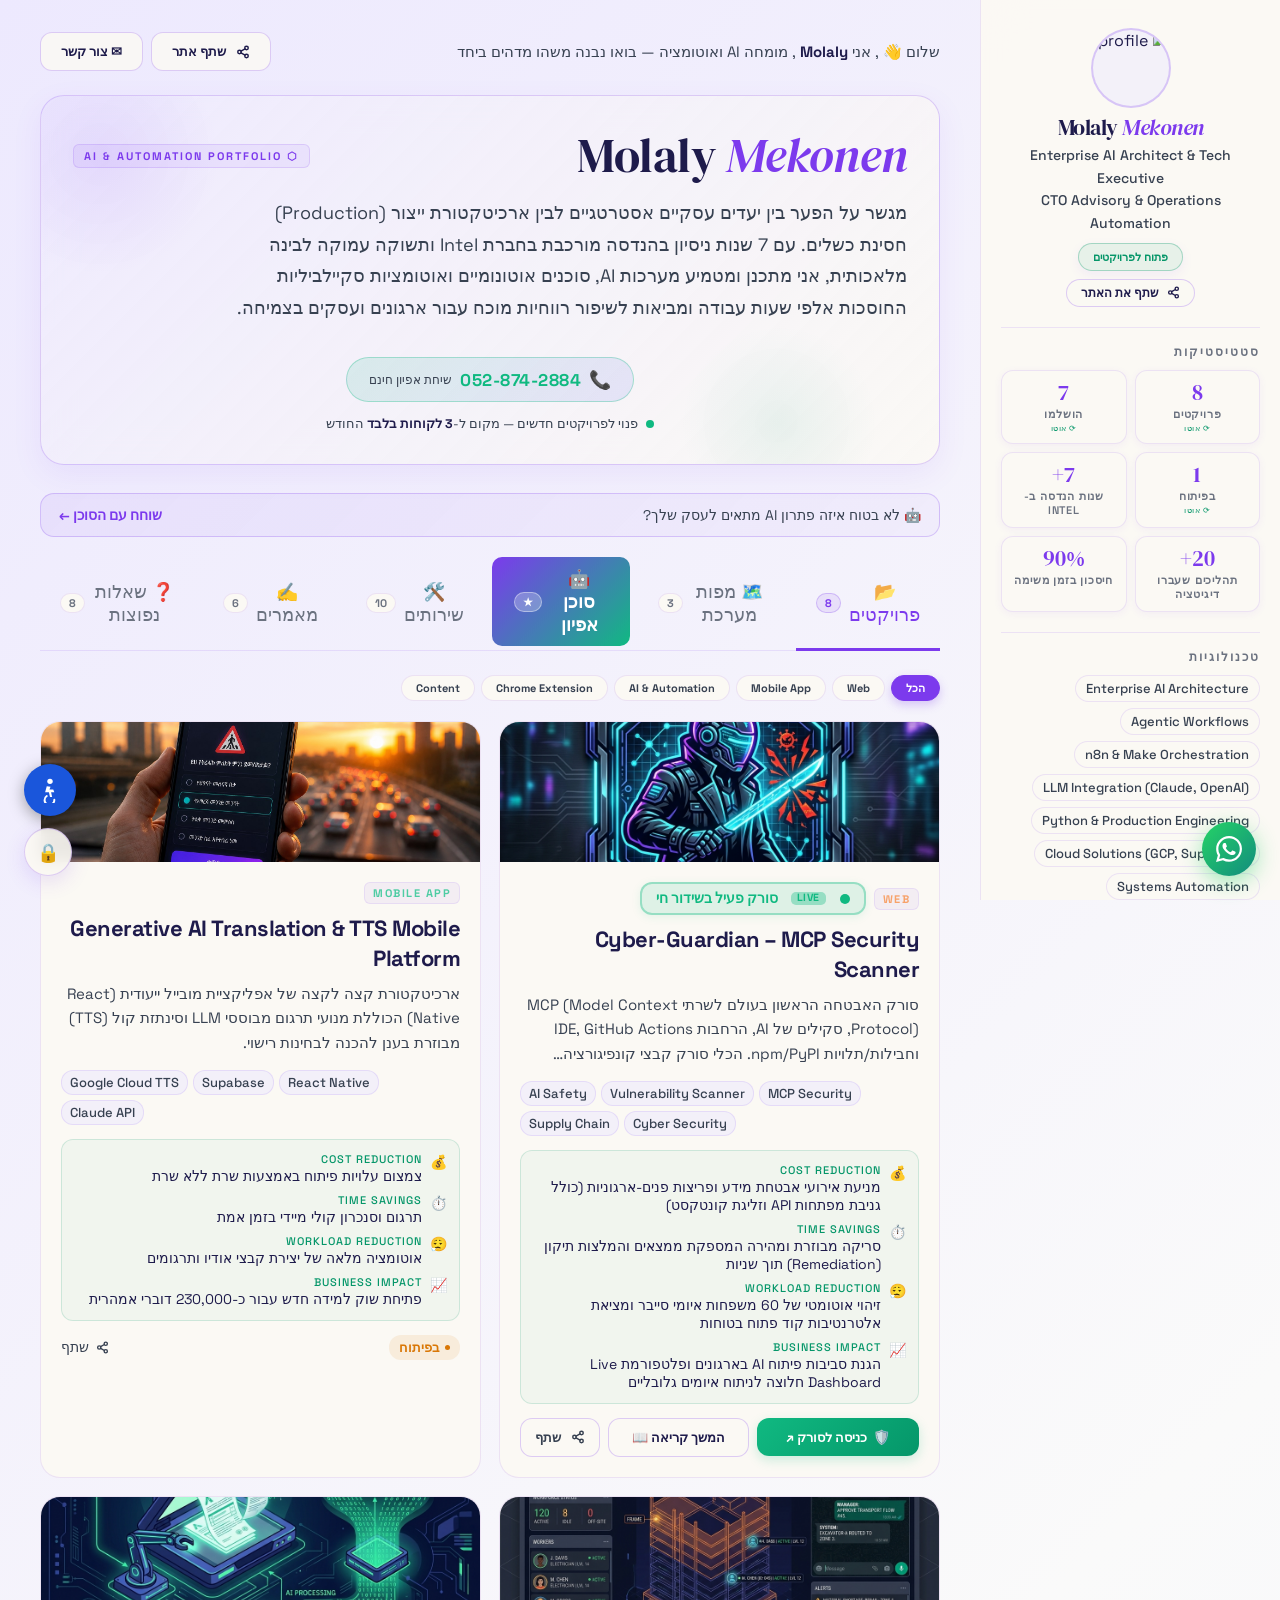
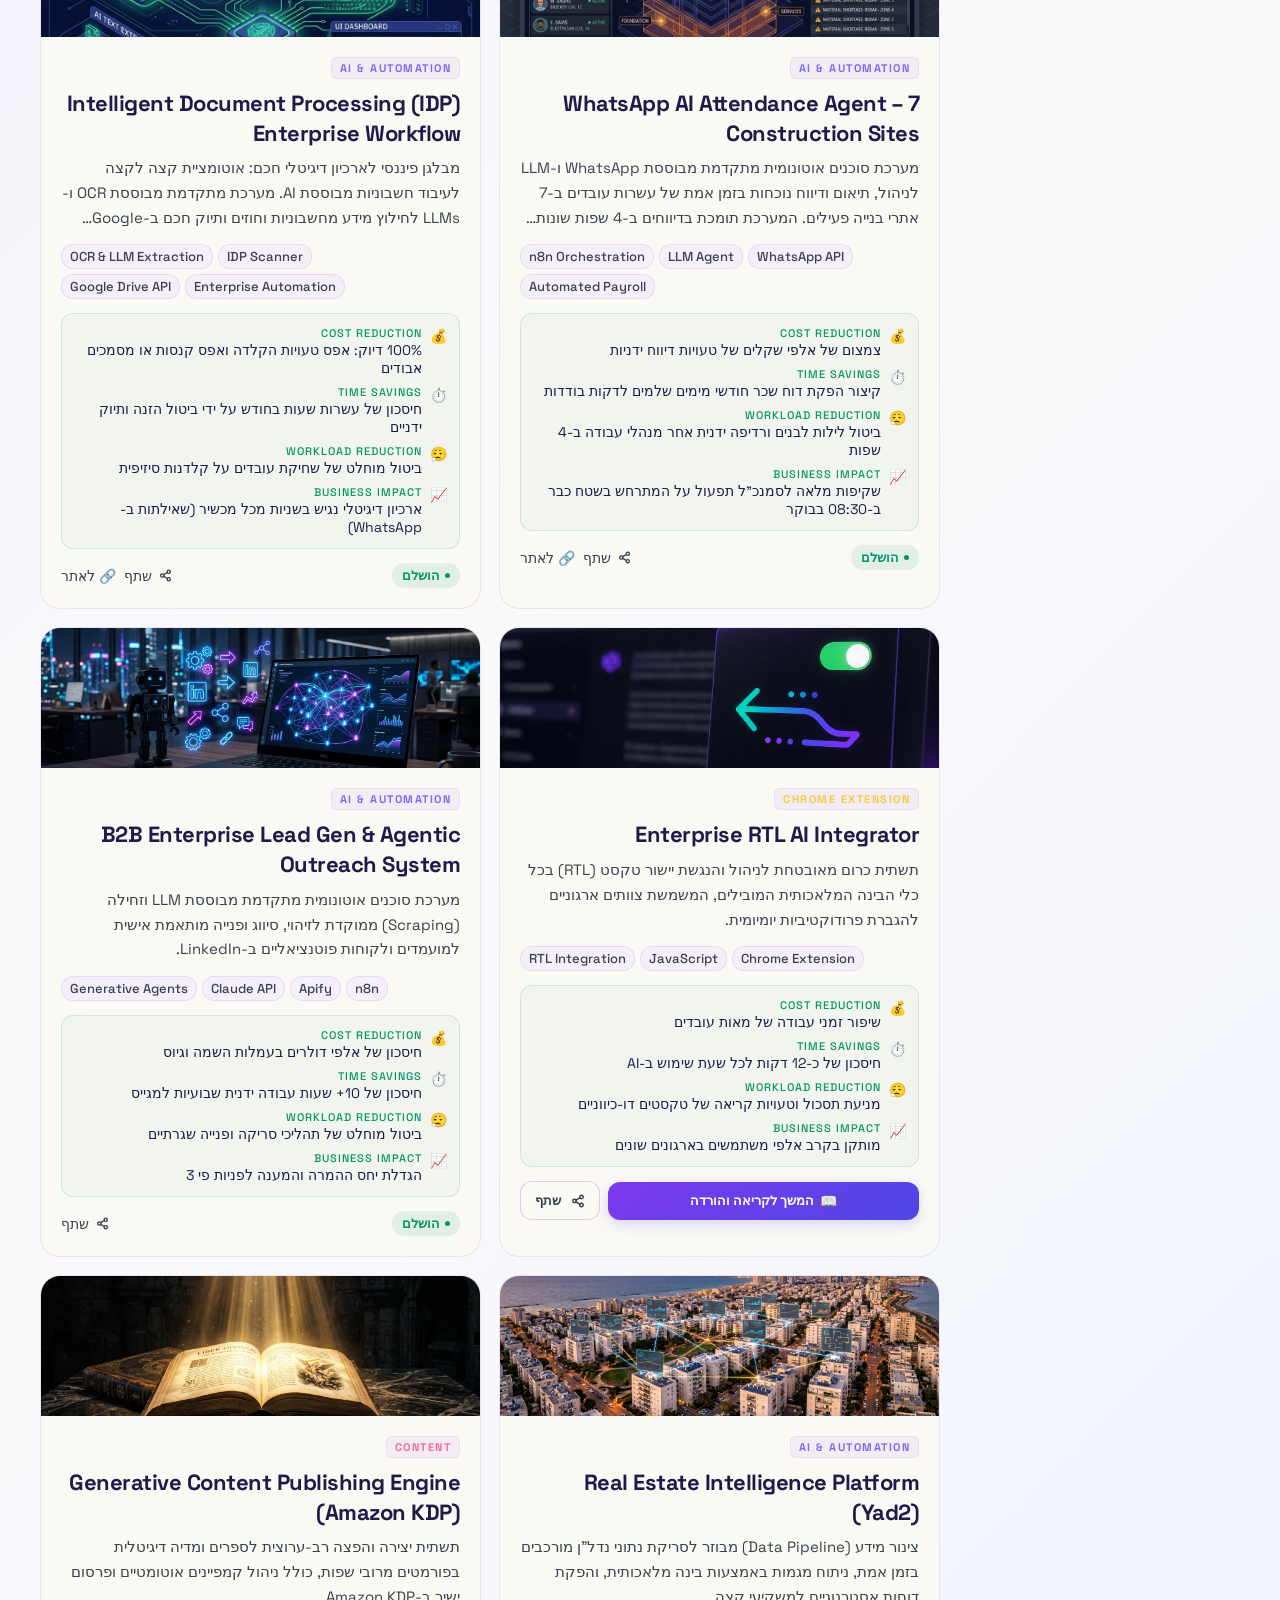
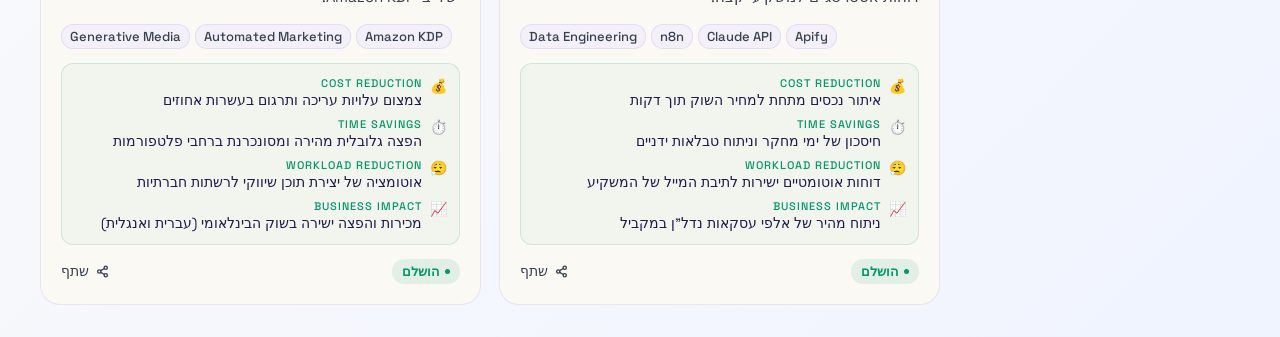
==== index.html @ 131648dc "fix: larger blueprint desc text, name click scrolls to top, cache bust Co-Authored-By: Claude Sonnet" ====
<!DOCTYPE html>
<html lang="he" dir="rtl">
<head>
<meta charset="UTF-8">
<meta name="viewport" content="width=device-width, initial-scale=1.0">
<meta http-equiv="Cache-Control" content="no-cache, no-store, must-revalidate">
<meta http-equiv="Pragma" content="no-cache">
<meta http-equiv="Expires" content="0">
<title>Molaly Mekonen – מומחה AI ואוטומציה לעסקים | פורטפוליו</title>

<!-- SEO -->
<meta name="description" content="Molaly Mekonen – מומחה AI ואוטומציה עסקית עם 7 שנות ניסיון. בניית סוכני AI, אוטומציות מקצה לקצה, ואינטגרציות חכמות לעסקים. שיחת אפיון חינם.">
<meta name="keywords" content="AI, אוטומציה עסקית, סוכן AI, בינה מלאכותית, אוטומציה, Molaly Mekonen, פורטפוליו, ישראל">
<meta name="author" content="Molaly Mekonen">
<meta name="robots" content="index, follow">
<link rel="canonical" href="https://urael-fanuel.github.io/molaly-portfolio/">

<!-- Open Graph (שיתוף ברשתות חברתיות) -->
<meta property="og:type" content="website">
<meta property="og:url" content="https://urael-fanuel.github.io/molaly-portfolio/">
<meta property="og:title" content="Molaly Mekonen – מומחה AI ואוטומציה לעסקים">
<meta property="og:description" content="בניית סוכני AI ואוטומציות מקצה לקצה לעסקים. 7 שנות ניסיון, פריסות פרודקשן אמיתיות. שיחת אפיון חינם.">
<meta property="og:image" content="https://urael-fanuel.github.io/molaly-portfolio/img/proj1.jpg">
<meta property="og:locale" content="he_IL">

<!-- Twitter Card -->
<meta name="twitter:card" content="summary_large_image">
<meta name="twitter:title" content="Molaly Mekonen – מומחה AI ואוטומציה לעסקים">
<meta name="twitter:description" content="בניית סוכני AI ואוטומציות מקצה לקצה לעסקים. שיחת אפיון חינם.">
<meta name="twitter:image" content="https://urael-fanuel.github.io/molaly-portfolio/img/proj1.jpg">

<!-- Google Analytics -->
<script async src="https://www.googletagmanager.com/gtag/js?id=G-SHNMDZLYWL"></script>
<script>
  window.dataLayer = window.dataLayer || [];
  function gtag(){dataLayer.push(arguments);}
  gtag('js', new Date());
  gtag('config', 'G-SHNMDZLYWL');
</script>

<link href="https://fonts.googleapis.com/css2?family=Space+Grotesk:wght@300;400;500;600;700;800&family=DM+Serif+Display:ital@0;1&display=swap" rel="stylesheet">
<link rel="stylesheet" href="style.css?v=20260701b">
</head>
<body>

<!-- MOBILE HEADER -->
<div class="mobile-hdr">
  <div class="mobile-title" onclick="switchTab('projects')" style="cursor:pointer;" title="חזרה לדף הבית">Molaly <span>Mekonen</span></div>
  <button class="hamburger-btn" onclick="toggleMobileSidebar()" aria-label="תפריט">☰</button>
</div>

<!-- SIDEBAR BACKDROP -->
<div class="sidebar-backdrop" id="sidebar-backdrop" onclick="toggleMobileSidebar()"></div>

<!-- ══ SIDEBAR ══ -->
<div class="sidebar" id="sidebar">
  <button class="sidebar-close-btn" onclick="toggleMobileSidebar()" aria-label="סגור">✕</button>
  <div style="text-align:center">
    <div class="profile-img-wrap" onclick="if(isEdit())triggerProfileImg();else switchTab('projects')" style="cursor:pointer;" title="חזרה לדף הבית">
      <img class="profile-img" id="profile-img" src="https://ui-avatars.com/api/?name=Molaly+Mekonen&background=7c6af7&color=fff&size=160" alt="profile">
      <div class="profile-img-overlay edit-only">📷</div>
    </div>
    <input type="file" accept="image/*" id="profile-img-input" onchange="handleProfileImg(this)" style="display:none">
    <div class="profile-name" id="prof-name-disp" onclick="if(!isEdit()){switchTab('projects');window.scrollTo({top:0,behavior:'smooth'});}" style="cursor:pointer;" title="חזרה לדף הבית">Molaly <span>Mekonen</span></div>
    <div class="profile-role" id="prof-role-disp" contenteditable="false" onblur="saveAll()">AI Solutions Architect<br>Production Engineer @ Intel</div>
    <div style="margin-top:9px; display:flex; flex-direction:column; gap:8px; align-items:center;">
      <div class="avail-badge open" id="avail-badge" onclick="if(isEdit())toggleAvail()">פתוח לפרויקטים</div>
      <button class="cta-s" onclick="shareSite(event)" style="font-size:11.5px; padding:6px 14px; border-radius:20px; width:fit-content; border:1px solid var(--bor2); cursor:pointer; display:inline-flex; align-items:center; gap:5px;">
        <svg xmlns="http://www.w3.org/2000/svg" width="13" height="13" viewBox="0 0 24 24" fill="none" stroke="currentColor" stroke-width="2.5" stroke-linecap="round" stroke-linejoin="round" style="vertical-align:middle; margin-left:3px;"><circle cx="18" cy="5" r="3"></circle><circle cx="6" cy="12" r="3"></circle><circle cx="18" cy="19" r="3"></circle><line x1="8.59" y1="13.51" x2="15.42" y2="17.49"></line><line x1="15.41" y1="6.51" x2="8.59" y2="10.49"></line></svg>
        שתף את האתר
      </button>
    </div>
    <button class="add-tag-btn edit-only" style="margin-top:8px" onclick="openProfile()">✎ ערוך פרופיל</button>
  </div>

  <div class="sb-section">
    <div class="sb-label">סטטיסטיקות</div>
    <div class="stats-grid">
      <div class="stat-card"><div class="stat-num" id="s-total">0</div><div class="stat-lbl">פרויקטים</div><div class="stat-auto">⟳ אוטו</div></div>
      <div class="stat-card"><div class="stat-num" id="s-done">0</div><div class="stat-lbl">הושלמו</div><div class="stat-auto">⟳ אוטו</div></div>
      <div class="stat-card"><div class="stat-num" id="s-wip">0</div><div class="stat-lbl">בפיתוח</div><div class="stat-auto">⟳ אוטו</div></div>
      <div class="stat-card manual" onclick="if(isEdit())editStat(0)"><div class="stat-num" id="ms-0">7</div><div class="stat-lbl" id="ml-0">שנות ניסיון</div></div>
      <div class="stat-card manual" onclick="if(isEdit())editStat(1)"><div class="stat-num" id="ms-1">12+</div><div class="stat-lbl" id="ml-1">לקוחות</div></div>
      <div class="stat-card manual" onclick="if(isEdit())editStat(2)"><div class="stat-num" id="ms-2">4</div><div class="stat-lbl" id="ml-2">שפות</div></div>
    </div>
  </div>

  <div class="sb-section">
    <div class="sb-label">טכנולוגיות<button class="sb-btn edit-only" onclick="openAdd('skill')">+ הוסף</button></div>
    <div class="skills-list" id="skills-list"></div>
  </div>

  <div class="sb-section">
    <div class="sb-label">שפות<button class="sb-btn edit-only" onclick="openAdd('lang')">+ הוסף</button></div>
    <div class="skills-list" id="langs-list"></div>
  </div>

  <div class="sb-section">
    <div class="sb-label">קשר<button class="sb-btn edit-only" onclick="openContact()">✎ ערוך</button></div>
    <div class="contact-list" id="contact-list"></div>
  </div>
</div>

<!-- ══ MAIN ══ -->
<div class="main">
  <div class="topbar">
    <div class="greeting">שלום 👋 , אני <strong id="greeting-name" contenteditable="false" onblur="saveAll()">Molaly</strong> , מומחה AI ואוטומציה — בואו נבנה משהו מדהים ביחד</div>
    <div style="display:flex; gap:8px;">
      <button class="cta-s" onclick="shareSite(event)" id="btn-share-site" style="display:inline-flex; align-items:center; gap:6px; cursor:pointer;">
        <svg xmlns="http://www.w3.org/2000/svg" width="14" height="14" viewBox="0 0 24 24" fill="none" stroke="currentColor" stroke-width="2.5" stroke-linecap="round" stroke-linejoin="round" style="vertical-align:middle; margin-left:4px;"><circle cx="18" cy="5" r="3"></circle><circle cx="6" cy="12" r="3"></circle><circle cx="18" cy="19" r="3"></circle><line x1="8.59" y1="13.51" x2="15.42" y2="17.49"></line><line x1="15.41" y1="6.51" x2="8.59" y2="10.49"></line></svg>
        שתף אתר
      </button>
      <button class="cta-s" onclick="if(isEdit()){openContact()}else{openVisitorContact()}" id="btn-contact">✉ צור קשר</button>
    </div>
  </div>

  <div class="hero-banner">
    <div class="hb-top">
      <div class="hb-title" id="hb-title" contenteditable="false" onblur="saveAll()" onclick="if(!isEdit()){switchTab('projects');window.scrollTo({top:0,behavior:'smooth'});}" style="cursor:pointer;" title="חזרה לדף הבית">Molaly <span>Mekonen</span></div>
      <div class="hb-badge">⬡ AI &amp; Automation Portfolio</div>
    </div>
    <div class="hb-sub" id="hb-sub" contenteditable="false" onblur="saveAll()" dir="auto">מומחה אוטומציה עם פריסות פרודקשן אמיתיות לעסקים. בנה ופרס פתרונות אוטומציה מקצה לקצה. שבע שנים באינטל בנו תשתית חזקה של חשיבה תהליכית ועבודה בתוך ארגונים גדולים.</div>
    <div class="hb-ctas"></div>
    <div style="text-align:center; margin-top:14px;">
      <a href="tel:0528742884" style="display:inline-flex; align-items:center; gap:8px; text-decoration:none; background:linear-gradient(135deg,rgba(16,185,129,0.12) 0%,rgba(99,102,241,0.12) 100%); border:1px solid rgba(16,185,129,0.3); border-radius:50px; padding:10px 22px;">
        <span style="font-size:18px;">📞</span>
        <span style="direction:ltr; font-size:17px; font-weight:800; color:#10b981; letter-spacing:0.5px;">052-874-2884</span>
        <span style="font-size:11.5px; color:var(--tx2); font-weight:500;">שיחת אפיון חינם</span>
      </a>
    </div>
    <div class="urgency-strip">
      <span class="urgency-dot"></span>
      <span>פנוי לפרויקטים חדשים — מקום ל-<strong>3 לקוחות בלבד</strong> החודש</span>
    </div>
  </div>

  <!-- AGENT INVITE -->
  <div class="agent-invite" onclick="switchTab('architect')">
    <span class="agent-invite-txt">🤖 לא בטוח איזה פתרון AI מתאים לעסק שלך?</span>
    <span class="agent-invite-cta">שוחח עם הסוכן ←</span>
  </div>

  <!-- NAV TABS -->
  <div class="nav-tabs">
    <button class="nav-tab on" data-tab="projects" onclick="switchTab('projects')">📂 פרויקטים <span class="tab-count" id="tc-projects">0</span></button>
    <button class="nav-tab" data-tab="blueprints" onclick="switchTab('blueprints')">🗺️ מפות מערכת <span class="tab-count" id="tc-blueprints">3</span></button>
    <button class="nav-tab nav-tab-agent" data-tab="architect" onclick="switchTab('architect')">🤖 סוכן אפיון <span class="tab-count" id="tc-architect">★</span></button>
    <button class="nav-tab" data-tab="services" onclick="switchTab('services')">🛠️ שירותים <span class="tab-count" id="tc-services">0</span></button>
    <button class="nav-tab" data-tab="articles" onclick="switchTab('articles')">✍️ מאמרים <span class="tab-count" id="tc-articles">0</span></button>
    <button class="nav-tab" data-tab="faq" onclick="switchTab('faq')">❓ שאלות נפוצות <span class="tab-count" id="tc-faq">8</span></button>
  </div>

  <!-- PROJECTS TAB -->
  <div id="tab-projects">
    <div class="sec-hdr">
      <div class="ftabs" id="ftabs"></div>
      <button class="btn-new edit-only-i" onclick="openProject()" style="display:none">+ פרויקט חדש</button>
    </div>
    <div class="bento" id="grid"></div>
  </div>

  <!-- SYSTEM BLUEPRINTS TAB -->
  <div id="tab-blueprints" style="display:none">
    <div class="sec-hdr">
      <h2 class="sec-title">ארכיטקטורה ומפות מערכת (Enterprise Blueprints)</h2>
    </div>
    
    <div style="background:var(--sur); backdrop-filter:blur(16px); -webkit-backdrop-filter:blur(16px); border:1px solid var(--bor); border-radius:24px; padding:28px; margin-bottom:28px; box-shadow:0 10px 30px rgba(0,0,0,0.3);">
      <p style="color:var(--tx2); font-size:16px; margin-bottom:20px; line-height:1.6; text-align:right; direction:rtl;">
        כארכיטקט פתרונות AI, אני מתכנן מערכות קצה-לקצה סקיילביליות, מאובטחות ועמידות לייצור (Production-Grade). להלן 5 דפוסי הארכיטקטורה הנפוצים ביותר — כל אחד עם דוגמה אמיתית ממערכות שפיתחתי. העבירו את העכבר על כל NODE כדי להבין מה הוא עושה:
      </p>

      <!-- Selector buttons -->
      <div style="display:flex; gap:10px; margin-bottom:30px; flex-wrap:wrap; justify-content:center;">
        <button class="ftab on" id="bp-btn-orchestrator" onclick="selectBlueprint('orchestrator')" style="font-size:13px; padding:8px 18px;">🤖 Orchestrator — שליחת פניות B2B</button>
        <button class="ftab" id="bp-btn-pipeline" onclick="selectBlueprint('pipeline')" style="font-size:13px; padding:8px 18px;">📄 Pipeline — עיבוד חשבוניות (IDP)</button>
        <button class="ftab" id="bp-btn-hierarchical" onclick="selectBlueprint('hierarchical')" style="font-size:13px; padding:8px 18px;">🏢 Hierarchical — תפעול ארגוני</button>
        <button class="ftab" id="bp-btn-router" onclick="selectBlueprint('router')" style="font-size:13px; padding:8px 18px;">🔀 Router — שירות לקוחות חכם</button>
        <button class="ftab" id="bp-btn-network" onclick="selectBlueprint('network')" style="font-size:13px; padding:8px 18px;">🌐 Network — תרגום ספר עם QA</button>
      </div>
      
      <!-- Blueprint description -->
      <div id="blueprint-desc" style="background:rgba(99,102,241,0.07); border:1px solid rgba(99,102,241,0.2); border-radius:14px; padding:14px 20px; margin-bottom:18px; direction:rtl; text-align:right;"></div>

      <!-- Diagram display area -->
      <div id="blueprint-viewer" style="background:rgba(3,7,18,0.4); border:1px solid var(--bor); border-radius:18px; padding:20px; min-height:450px; display:flex; align-items:center; justify-content:center; position:relative; overflow:hidden;">
        <!-- Diagrams will be injected here -->
      </div>
    </div>
  </div>

  <!-- SERVICES TAB -->
  <div id="tab-services" style="display:none">
    <div class="sec-hdr">
      <h2 class="sec-title">השירותים שלי</h2>
      <button class="btn-new edit-only-i" onclick="openService()" style="display:none">+ שירות חדש</button>
    </div>
    <div class="services-grid" id="svc-grid"></div>
  </div>

  <!-- ARTICLES TAB -->
  <div id="tab-articles" style="display:none">
    <div class="sec-hdr">
      <h2 class="sec-title">מאמרים ותובנות</h2>
      <button class="btn-new edit-only-i" onclick="openArticle()" style="display:none">+ מאמר חדש</button>
    </div>
    
    <!-- Series Banner -->
    <div class="series-banner">
      <div class="series-badge">⬡ סדרת מאמרים מיוחדת</div>
      <h3 class="series-title">אדריכלות סוכנים: 5 הארכיטקטורות שכל מטמיע AI חייב להכיר</h3>
      <p class="series-desc">
        מדריך ארכיטקטוני מעשי המפרק את התבניות ההנדסיות הנפוצות ביותר לבניית מערכות סוכנים אוטונומיים (AI Agents) יציבות, מאובטחות וסקיילביליות ברמה ארגונית.
      </p>
    </div>

    <div class="articles-grid" id="art-grid"></div>
  </div>

  <!-- ARCHITECT AGENT TAB -->
  <div id="tab-architect" style="display:none">
    <div class="sec-hdr">
      <h2 class="sec-title">סוכן אפיון ארכיטקטורה ו-Workflow</h2>
    </div>
    
    <div class="architect-container" style="display:grid; grid-template-columns:1fr 1fr; gap:28px; margin-bottom:28px; direction:rtl;">
      <!-- Right Column: Interactive Chat Dialog -->
      <div class="arch-chat-card" style="background:var(--sur); border:1px solid var(--bor); border-radius:24px; padding:24px; display:flex; flex-direction:column; min-height:550px; justify-content:space-between; box-shadow:0 8px 32px rgba(0,0,0,0.25);">
        <div>
          <div style="display:flex; align-items:center; gap:10px; margin-bottom:18px; border-bottom:1px solid var(--bor); padding-bottom:12px;">
            <div style="font-size:28px;">🤖</div>
            <div>
              <h3 style="margin:0; font-size:16px; font-weight:800; color:var(--tx);">סוכן אפיון ארכיטקטורת AI</h3>
              <div style="display:flex;align-items:center;gap:10px;">
                <span style="font-size:11px; color:#10b981; font-weight:700; display:flex; align-items:center; gap:4px;"><span class="live-dot"></span>מקוון ומוכן לאבחון</span>
                <button onclick="restoreSavedPRD()" id="btn-restore-prd" style="display:none;font-size:11px;font-weight:700;padding:4px 10px;border-radius:8px;border:1px solid var(--bor2);background:transparent;color:var(--tx2);cursor:pointer;" title="הצג את האפיון האחרון שנשמר">🔄 PRD שמור</button>
              </div>
            </div>
          </div>
          
          <div id="arch-chat-history" style="display:flex; flex-direction:column; gap:16px; max-height:380px; overflow-y:auto; padding-left:8px; margin-bottom:16px; direction:rtl;">
            <!-- Dynamic chat messages go here -->
            <div class="chat-msg agent-msg" style="background:rgba(255,255,255,0.03); border:1px solid var(--bor); border-radius:16px; padding:14px 16px; line-height:1.6; max-width:85%; font-size:14.5px;">
              שלום! אני סוכן האפיון הארכיטקטוני שלך. 
              כדי שנוכל להתאים את הארכיטקטורה המושלמת של סוכני AI או אוטומציות לפרויקט שלך, 
              <strong>ספר לי בקצרה: מה ברצונך לבנות? מה הרעיון הכללי של המערכת?</strong>
            </div>
          </div>
        </div>

        <!-- Input area -->
        <div id="arch-chat-input-wrap" style="display:flex; gap:10px; border-top:1px solid var(--bor); padding-top:16px; position:relative;">
          <textarea id="arch-user-input" placeholder="לדוגמה: אני רוצה מערכת ששולפת לידים מלינקדאין, מנסחת פניות ושולחת אותן במייל..." style="flex:1; background:rgba(0,0,0,0.2); border:1px solid var(--bor); border-radius:14px; padding:12px; color:var(--tx); outline:none; font-family:inherit; font-size:13.5px; resize:none; height:60px; direction:rtl; text-align:right;" onkeydown="handleArchKey(event)"></textarea>
          <button onclick="sendArchMessage()" style="background:var(--ac); border:none; color:white; width:60px; border-radius:14px; cursor:pointer; font-weight:bold; font-size:16px; transition:all 0.2s;" onmouseover="this.style.opacity='0.9'" onmouseout="this.style.opacity='1'">שלח</button>
        </div>
      </div>
      
      <!-- Left Column: Generated Diagram & Report -->
      <div class="arch-result-card" id="arch-result-card" style="background:var(--sur); border:1px solid var(--bor); border-radius:24px; padding:24px; display:flex; flex-direction:column; justify-content:center; align-items:center; min-height:550px; box-shadow:0 8px 32px rgba(0,0,0,0.25); position:relative; overflow:hidden;">
        <div id="arch-result-placeholder" style="text-align:center; color:var(--tx3); max-width:280px;">
          <div style="font-size:48px; margin-bottom:14px; opacity:0.6;">🗺️</div>
          <h3 style="color:var(--tx2); font-size:17px; margin-bottom:8px;">תרשים וזרימת ה-Workflow</h3>
          <p style="font-size:13px; line-height:1.5;">הזן את פרטי המשימה שלך בצד ימין, והסוכן ינתח ויבנה כאן מודל ארכיטקטורה מותאם אישית בשידור חי.</p>
        </div>
        
        <!-- Result content (Hidden initially) -->
        <div id="arch-result-content" style="display:none; width:100%; height:100%; flex-direction:column; justify-content:space-between; gap:20px;">
          <div>
            <div style="display:flex; justify-content:space-between; align-items:center; border-bottom:1px solid var(--bor); padding-bottom:12px; margin-bottom:14px;">
              <h3 id="arch-recommended-title" style="margin:0; font-size:18px; font-weight:800; color:var(--ac);">ארכיטקטורה מומלצת</h3>
              <div style="display:flex; gap:6px;">
                <button onclick="downloadArchPDF()" class="cta-s" style="padding:5px 12px; font-size:12px; border-radius:8px; display:inline-flex; align-items:center; gap:4px; font-weight:700;"><span style="font-size:13px;">📄</span> הורד PDF</button>
                <button onclick="shareArchLink()" class="cta-s" style="padding:5px 12px; font-size:12px; border-radius:8px; display:inline-flex; align-items:center; gap:4px; font-weight:700;"><span style="font-size:13px;">🔗</span> שתף אפיון</button>
              </div>
            </div>
            
            <p id="arch-recommended-desc" style="font-size:14px; line-height:1.6; color:var(--tx2); margin-bottom:16px; text-align:right;"></p>
            
            <!-- Dynamic SVG Area -->
            <div id="arch-svg-container" style="width:100%; background:rgba(3,7,18,0.5); border:1px solid var(--bor); border-radius:16px; padding:16px; display:flex; align-items:center; justify-content:center; overflow:hidden; min-height:260px; margin-bottom:16px;">
              <!-- Dynamic SVG will be injected here -->
            </div>
            
            <!-- Recommendations summary list -->
            <div id="arch-recommendations-list" style="font-size:13px; color:var(--tx2); line-height:1.6; border-top:1px solid var(--bor); padding-top:14px;">
              <!-- Dynamic items injected here -->
            </div>
          </div>
          
          <!-- Lead Capture / Sales Call CTA -->
          <div class="lead-capture-banner" style="background:linear-gradient(135deg, rgba(16,185,129,0.08) 0%, rgba(99,102,241,0.08) 100%); border:1px solid rgba(16,185,129,0.25); border-radius:18px; padding:18px; margin-top:10px;">
            <div style="display:flex; justify-content:space-between; align-items:center; flex-wrap:wrap; gap:12px; direction:rtl;">
              <div>
                <strong style="color:var(--tx); font-size:14.5px; display:block; margin-bottom:3px;">רוצים להפוך את הארכיטקטורה הזו למערכת עובדת?</strong>
                <span style="font-size:12px; color:var(--tx2);">דברו עם איתי בטלפון <strong style="color:var(--ac); font-size:13.5px; direction:ltr; display:inline-block;">052-874-2884</strong> לשיחת אפיון מקצועית בחינם וללא התחייבות.</span>
              </div>
              <button onclick="closeCase(); openVisitorContact('אשמח לקבל תמיכה בקידום הפרויקט שלי בארכיטקטורה שהפקתי בסוכן האפיון האוטומטי');" class="cta-p" style="padding:10px 18px; border-radius:10px; font-weight:700; font-size:13px; background:linear-gradient(135deg, #10b981 0%, #059669 100%); border:none; color:white; box-shadow:0 4px 12px rgba(16,185,129,0.25); cursor:pointer;">📞 שיחת אפיון חינם</button>
            </div>
          </div>
        </div>
      </div>
    </div>
  </div>
</div>

<!-- FAQ TAB -->
<div id="tab-faq" style="display:none">
  <div class="sec-hdr">
    <h2 class="sec-title">שאלות נפוצות</h2>
  </div>

  <div style="max-width:780px; margin:0 auto; direction:rtl;">

    <!-- Intro card -->
    <div style="background:linear-gradient(135deg,rgba(16,185,129,0.08) 0%,rgba(99,102,241,0.08) 100%); border:1px solid rgba(16,185,129,0.25); border-radius:20px; padding:22px 26px; margin-bottom:28px; text-align:right;">
      <p style="color:var(--tx2); font-size:15px; line-height:1.7; margin:0;">
        יש לכם שאלות לפני שמתקשרים? מצוין — זה הדף שלכם. אם לא מצאתם תשובה, תמיד אפשר
        <button onclick="openVisitorContact()" style="background:none; border:none; color:var(--ac); font-weight:700; cursor:pointer; font-size:15px; padding:0; text-decoration:underline;">לשלוח שאלה ישירות</button>.
      </p>
    </div>

    <!-- FAQ items -->
    <div class="faq-list" id="faq-list"></div>

    <!-- CTA bottom -->
    <div style="text-align:center; margin-top:36px; padding:28px; background:var(--sur); border:1px solid var(--bor); border-radius:20px;">
      <div style="font-size:22px; margin-bottom:10px;">🤝</div>
      <div style="font-weight:800; font-size:17px; margin-bottom:6px;">עדיין לא בטוחים?</div>
      <div style="color:var(--tx2); font-size:14px; margin-bottom:18px;">שיחת אפיון ראשונה — חינמית, לא מחייבת, ב-30 דקות תדעו אם יש כאן ערך לעסק שלכם.</div>
      <button onclick="openVisitorContact('אשמח לשמוע יותר על השירותים שלך')" class="cta-p" style="padding:12px 28px; border-radius:12px; font-weight:700; font-size:15px; background:linear-gradient(135deg,#10b981 0%,#059669 100%); border:none; color:white; box-shadow:0 4px 15px rgba(16,185,129,0.3); cursor:pointer;">📞 קבע שיחת אפיון חינמית</button>
    </div>
  </div>
</div>

<!-- PROJECT MODAL -->
<div class="ov" id="ov-proj" onclick="if(event.target===this)closeProject()">
<div class="modal">
  <div class="mtitle" id="ptitle">פרויקט חדש</div>
  <div class="fg">
    <div class="fld"><label>תמונת פרויקט</label>
      <div class="img-drop" id="img-drop" ondragover="ev(event,true)" ondragleave="ev(event,false)" ondrop="evDrop(event)">
        <input type="file" accept="image/*" onchange="handleProjImg(this)">
        <img class="img-prev" id="img-prev" src="" alt="">
        <div id="img-ph-el"><div class="img-ph">🖼️</div><div class="img-txt">גרור או <strong>לחץ לבחירה</strong></div></div>
        <button class="img-clr" id="img-clr" onclick="clearImg(event)" type="button">✕ הסר</button>
      </div>
      <div class="sep-or">או</div>
      <input class="ltr" type="text" id="img-url" placeholder="https://... קישור לתמונה" oninput="urlImg()">
    </div>
    <div class="fr">
      <div class="fld"><label>שם הפרויקט</label><input id="pn" placeholder="שם הפרויקט"></div>
      <div class="fld"><label>אמוג'י</label><input id="pi" placeholder="🤖" maxlength="4"></div>
    </div>
    <div class="fld"><label>תיאור</label><textarea id="pd" placeholder="מה הפרויקט עושה? מה הערך שלו?"></textarea></div>
    <div class="fr">
      <div class="fld"><label>קטגוריה</label>
        <select id="pc"><option>AI & Automation</option><option>Mobile App</option><option>Web</option><option>Chrome Extension</option><option>Backend</option><option>Content</option><option>אחר</option></select>
      </div>
      <div class="fld"><label>סטטוס</label>
        <select id="ps"><option value="done">✓ הושלם</option><option value="wip">⟳ בפיתוח</option><option value="plan">◌ מתוכנן</option></select>
      </div>
    </div>
    <div class="fld"><label>תגיות טכנולוגיות</label>
      <div class="tw" id="ptw" onclick="document.getElementById('pti').focus()">
        <input class="ti" id="pti" placeholder="הקלד ולחץ Enter..." onkeydown="tk(event,'p')">
      </div>
      <div class="ti-h">Enter אחרי כל תגית</div>
    </div>

    <!-- ROI FIELDS -->
    <div class="roi-fields">
      <div class="roi-field-title">📊 תוצאות עסקיות (ROI)</div>
      <div class="roi-row">
        <div class="roi-row-icon">💰</div>
        <div class="fld" style="gap:3px">
          <label>Cost Reduction — חסכון בכסף</label>
          <input id="roi-cost" placeholder='למשל: "חסך 3,000₪ בחודש"' dir="auto">
        </div>
      </div>
      <div class="roi-row">
        <div class="roi-row-icon">⏱️</div>
        <div class="fld" style="gap:3px">
          <label>Time Savings — חסכון בזמן</label>
          <input id="roi-time" placeholder='למשל: "חסך 15 שעות עבודה בחודש"' dir="auto">
        </div>
      </div>
      <div class="roi-row">
        <div class="roi-row-icon">😮‍💨</div>
        <div class="fld" style="gap:3px">
          <label>Workload Reduction — הפחתת עומס</label>
          <input id="roi-load" placeholder='למשל: "ביטל תהליך ידני של 3 שלבים"' dir="auto">
        </div>
      </div>
      <div class="roi-row">
        <div class="roi-row-icon">📈</div>
        <div class="fld" style="gap:3px">
          <label>Business Impact — השפעה עסקית</label>
          <input id="roi-biz" placeholder='למשל: "פתח שוק של 230,000 לומדים"' dir="auto">
        </div>
      </div>
    </div>

    <div class="fr">
      <div class="fld"><label>קישור לאתר (URL)</label><input class="ltr" id="pdemo" placeholder="https://..."></div>
      <div class="fld"><label>GitHub URL</label><input class="ltr" id="pgh" placeholder="https://github.com/..."></div>
    </div>
  </div>
  <div class="mf"><button class="bsave" onclick="saveProject()">שמור פרויקט</button><button class="bcancel" onclick="closeProject()">ביטול</button></div>
</div>
</div>

<!-- SERVICE MODAL -->
<div class="ov" id="ov-svc" onclick="if(event.target===this)closeSvc()">
<div class="modal">
  <div class="mtitle" id="svc-title">שירות חדש</div>
  <div class="fg">
    <div class="fr">
      <div class="fld"><label>שם השירות</label><input id="sn" placeholder="למשל: סוכן WhatsApp"></div>
      <div class="fld"><label>אייקון</label><input id="si" placeholder="🤖" maxlength="4"></div>
    </div>
    <div class="fld"><label>קטגוריה</label>
      <select id="sc"><option>אוטומציה עסקית</option><option>AI לעסק</option><option>הייטק ותעשייה</option><option>תוכן ושיווק</option><option>אפליקציות</option></select>
    </div>
    <div class="fld"><label>תיאור השירות</label><textarea id="sd" placeholder="מה השירות עושה? מה הערך לעסק?"></textarea></div>
    <div class="fld"><label>מי צריך את זה?</label><input id="sw" placeholder="למשל: רופאים, קבלנים, חנויות..."></div>
    <div class="fr">
      <div class="fld"><label>מחיר מינימום (₪)</label><input id="sp-min" placeholder="3,500" dir="ltr"></div>
      <div class="fld"><label>מחיר מקסימום (₪)</label><input id="sp-max" placeholder="6,500" dir="ltr"></div>
    </div>
  </div>
  <div class="mf"><button class="bsave" onclick="saveSvc()">שמור שירות</button><button class="bcancel" onclick="closeSvc()">ביטול</button></div>
</div>
</div>

<!-- ARTICLE MODAL -->
<div class="ov" id="ov-art" onclick="if(event.target===this)closeArt()">
<div class="modal">
  <div class="mtitle" id="art-modal-title">מאמר חדש</div>
  <div class="fg">
    <div class="fld"><label>כותרת המאמר</label><input id="an" placeholder="למשל: ההבדל בין Base44 ל-Lovable"></div>
    <div class="fld"><label>תקציר</label><textarea id="as" placeholder="תיאור קצר של המאמר..."></textarea></div>
    <div class="fr">
      <div class="fld"><label>שפה</label>
        <select id="al"><option value="he">עברית 🇮🇱</option><option value="en">English 🇺🇸</option><option value="both">שתיהן</option></select>
      </div>
      <div class="fld"><label>תאריך</label><input class="ltr" id="ad" type="date"></div>
    </div>
    <div class="fld"><label>קישור למאמר / פוסט</label><input class="ltr" id="al-url" placeholder="https://linkedin.com/..."></div>
    <div class="fld"><label>תוכן המאמר המלא</label><textarea id="acontent" placeholder="כתוב את המאמר המלא כאן..." style="min-height: 200px;"></textarea></div>
    <div class="fld"><label>תגיות</label>
      <div class="tw" id="atw" onclick="document.getElementById('ati').focus()">
        <input class="ti" id="ati" placeholder="הקלד ולחץ Enter..." onkeydown="tk(event,'a')">
      </div>
    </div>
  </div>
  <div class="mf"><button class="bsave" onclick="saveArt()">שמור מאמר</button><button class="bcancel" onclick="closeArt()">ביטול</button></div>
</div>
</div>

<!-- PROFILE MODAL -->
<div class="ov" id="ov-prof" onclick="if(event.target===this)closeProfile()">
<div class="modal modal-sm">
  <div class="mtitle">עריכת פרופיל</div>
  <div class="fg">
    <div class="fr">
      <div class="fld"><label>שם פרטי</label><input id="prof-fn" placeholder="Molaly"></div>
      <div class="fld"><label>שם משפחה</label><input id="prof-ln" placeholder="Mekonen"></div>
    </div>
    <div class="fld"><label>כותרת מקצועית</label><textarea id="prof-sub" placeholder="AI Solutions Architect..."></textarea></div>
  </div>
  <div class="mf"><button class="bsave" onclick="saveProfile()">שמור</button><button class="bcancel" onclick="closeProfile()">ביטול</button></div>
</div>
</div>

<!-- STAT MODAL -->
<div class="ov" id="ov-stat" onclick="if(event.target===this)closeStat()">
<div class="modal modal-sm">
  <div class="mtitle">עריכת נתון</div>
  <div class="fg">
    <div class="fld"><label>ערך</label><input id="sv" placeholder="7+"></div>
    <div class="fld"><label>תיאור</label><input id="sl" placeholder="שנות ניסיון"></div>
  </div>
  <div class="mf"><button class="bsave" onclick="saveStat()">שמור</button><button class="bcancel" onclick="closeStat()">ביטול</button></div>
</div>
</div>

<!-- CONTACT MODAL -->
<div class="ov" id="ov-contact" onclick="if(event.target===this)closeContact()">
<div class="modal modal-sm">
  <div class="mtitle">קישורי יצירת קשר</div>
  <div class="fg">
    <div class="fld"><label>📧 אימייל</label><input class="ltr" id="c-email" placeholder="your@email.com"></div>
    <div class="fld"><label>💼 LinkedIn</label><input class="ltr" id="c-li" placeholder="https://linkedin.com/in/..."></div>
    <div class="fld"><label>💻 GitHub</label><input class="ltr" id="c-gh" placeholder="https://github.com/..."></div>
    <div class="fld"><label>📱 טלפון / WhatsApp</label><input class="ltr" id="c-ph" placeholder="+972..."></div>
    <div class="fld"><label>📄 קישור CV חיצוני</label><input class="ltr" id="c-cv" placeholder="https://... (אם לא מעלה PDF)"></div>
  </div>
  <div class="mf"><button class="bsave" onclick="saveContact()">שמור</button><button class="bcancel" onclick="closeContact()">ביטול</button></div>
</div>
</div>

<!-- ADD SKILL/LANG MODAL -->
<div class="ov" id="ov-add" onclick="if(event.target===this)closeAdd()">
<div class="modal modal-sm">
  <div class="mtitle" id="add-title">הוסף</div>
  <div class="fg"><div class="fld"><label id="add-label">ערך</label><input id="add-inp" onkeydown="if(event.key==='Enter')saveAdd()"></div></div>
  <div class="mf"><button class="bsave" onclick="saveAdd()">הוסף</button><button class="bcancel" onclick="closeAdd()">ביטול</button></div>
</div>
</div>

<!-- PIN MODAL -->
<div class="ov" id="ov-pin" onclick="if(event.target===this)closePin()">
<div class="pin-modal">
  <div style="font-size:26px;margin-bottom:8px">🔐</div>
  <div style="font-family:'DM Serif Display',serif;font-size:17px;margin-bottom:5px">מצב עריכה</div>
  <div style="font-size:11px;color:var(--tx2)">הכנס סיסמה לעריכת הדשבורד</div>
  <input class="pin-input" id="pin-inp" type="password" maxlength="30" placeholder="••••" onkeydown="if(event.key==='Enter')checkPin()">
  <div class="pin-err" id="pin-err"></div>
  <button class="bsave" style="width:100%" onclick="checkPin()">כניסה</button>
</div>
</div>

<!-- CASE STUDY MODAL -->
<div class="ov" id="ov-case" onclick="if(event.target===this)closeCase()">
<div class="modal modal-lg" style="max-width:760px; width:92%; max-height:85vh; padding:32px;">
  <div style="display:flex; justify-content:space-between; align-items:center; margin-bottom:20px; border-bottom:1px solid var(--bor); padding-bottom:12px;">
    <div class="mtitle" id="case-title" style="margin-bottom:0; font-size:24px; font-weight:800;">קייס סטאדי פרויקט</div>
    <button onclick="closeCase()" style="background:none; border:none; color:var(--tx3); cursor:pointer; font-size:24px; line-height:1; transition:color 0.2s;" onmouseover="this.style.color='var(--ac)'" onmouseout="this.style.color='var(--tx3)'">✕</button>
  </div>
  <div id="case-content" style="font-size:16px; line-height:1.8; color:var(--tx2); direction:rtl; text-align:right;">
    <!-- Content injected dynamically -->
  </div>
  <div class="mf" style="margin-top:24px; border-top:1px solid var(--bor); padding-top:16px; display:flex; justify-content:space-between; align-items:center; flex-wrap:wrap; gap:12px;">
    <button class="bcancel" onclick="closeCase()">סגור</button>
    <button class="bsave" onclick="closeCase(); openVisitorContact();" style="display:inline-flex; align-items:center; gap:8px;">✉️ שיחת אפיון חינם</button>
  </div>
</div>
</div>

<!-- ARTICLE VIEW MODAL -->
<div class="ov" id="ov-art-view" onclick="if(event.target===this)closeArtView()">
<div class="modal modal-lg" style="max-width:760px; width:92%; max-height:85vh; padding:32px;">
  <div style="display:flex; justify-content:space-between; align-items:center; margin-bottom:20px; border-bottom:1px solid var(--bor); padding-bottom:12px;">
    <div class="mtitle" id="art-view-title" style="margin-bottom:0; font-size:24px; font-weight:800; line-height: 1.3;">מאמר</div>
    <button onclick="closeArtView()" style="background:none; border:none; color:var(--tx3); cursor:pointer; font-size:24px; line-height:1; transition:color 0.2s;" onmouseover="this.style.color='var(--ac)'" onmouseout="this.style.color='var(--tx3)'">✕</button>
  </div>
  <div id="art-view-meta" style="display:flex; gap:12px; align-items:center; margin-bottom:20px; font-size:13.5px; color:var(--tx3);">
    <span class="art-lang he" id="art-view-lang">עברית 🇮🇱</span>
    <span id="art-view-date"></span>
  </div>
  <div id="art-view-img-wrap" style="width: 100%; max-height: 260px; overflow: hidden; border-radius: 16px; margin-bottom: 20px; display: none; border: 1px solid var(--bor);">
    <img id="art-view-img" src="" alt="" style="width: 100%; height: 100%; object-fit: cover;">
  </div>
  <div id="art-view-content" style="font-size:16px; line-height:1.8; color:var(--tx2); direction:rtl; text-align:right; max-height:50vh; overflow-y:auto; padding-left:10px;">
    <!-- Content injected dynamically -->
  </div>
  <div class="mf" style="margin-top:24px; border-top:1px solid var(--bor); padding-top:16px; display:flex; justify-content:space-between; align-items:center; flex-wrap:wrap; gap:12px;">
    <button class="bcancel" onclick="closeArtView()">סגור</button>
    <div style="display:flex; gap:8px; flex-wrap:wrap;" id="art-view-actions">
      <!-- Actions injected dynamically -->
    </div>
  </div>
</div>
</div>

<!-- VISITOR CONTACT MODAL -->
<div class="ov" id="ov-visitor-contact" onclick="if(event.target===this)closeVisitorContact()">
<div class="modal modal-sm" style="max-width: 420px;">
  <div style="display:flex; justify-content:space-between; align-items:center; margin-bottom:20px; border-bottom:1px solid var(--bor); padding-bottom:12px;">
    <div class="mtitle" style="margin-bottom:0; font-size:20px; font-weight:800;">שיחת אפיון ויצירת קשר</div>
    <button onclick="closeVisitorContact()" style="background:none; border:none; color:var(--tx3); cursor:pointer; font-size:20px; line-height:1; transition:color 0.2s;" onmouseover="this.style.color='var(--ac)'" onmouseout="this.style.color='var(--tx3)'">✕</button>
  </div>
  <div class="fg">
    <div class="fld">
      <label>שם מלא</label>
      <input id="v-name" placeholder="השם שלך">
    </div>
    <div class="fld">
      <label>אימייל</label>
      <input class="ltr" id="v-email" placeholder="email@example.com" type="email">
    </div>
    <div class="fld">
      <label>טלפון</label>
      <input class="ltr" id="v-phone" placeholder="050-0000000" type="tel">
    </div>
    <div class="fld">
      <label>פרטים על הפרויקט / הודעה</label>
      <textarea id="v-msg" placeholder="ספר לי קצת על הפרויקט או האוטומציה שאתה צריך..."></textarea>
    </div>
  </div>
  <div style="margin-top:20px; display:flex; flex-direction:column; gap:10px;">
    <button class="bsave" onclick="sendContact('email')" style="background:linear-gradient(135deg, #6366f1 0%, #4f46e5 100%); border:none; box-shadow:0 4px 12px rgba(99,102,241,0.25); display:flex; align-items:center; justify-content:center; gap:8px; width:100%; font-weight:700; padding:12px; cursor:pointer;">
      ✉️ שלח פניה במייל
    </button>
    <button class="bsave" onclick="sendContact('whatsapp')" style="background:linear-gradient(135deg, #25D366 0%, #128C7E 100%); border:none; box-shadow:0 4px 12px rgba(37,211,102,0.25); display:flex; align-items:center; justify-content:center; gap:8px; width:100%; font-weight:700; padding:12px; cursor:pointer;">
      💬 שליחה ב-WhatsApp מהיר
    </button>
    <a class="cta-s" href="tel:+972528742884" style="display:flex; align-items:center; justify-content:center; gap:8px; width:100%; font-weight:700; padding:12px; border-color:var(--ac); color:var(--tx); cursor:pointer; text-decoration:none; border-radius:10px;">
      📞 התקשר עכשיו — 052-874-2884
    </a>
  </div>
</div>
</div>

<!-- SHARE MODAL -->
<div class="ov" id="ov-share" onclick="if(event.target===this)closeShareModal()">
<div class="modal modal-sm" style="max-width: 400px; text-align: center; background:rgba(15,23,42,0.96); backdrop-filter:blur(24px); border:1px solid rgba(255,255,255,0.1); border-radius:24px; padding:28px;">
  <div style="display:flex; justify-content:space-between; align-items:center; margin-bottom:20px; border-bottom:1px solid var(--bor); padding-bottom:12px;">
    <div class="mtitle" id="share-modal-title" style="margin-bottom:0; font-size:20px; font-weight:800;">שתף פרויקט</div>
    <button onclick="closeShareModal()" style="background:none; border:none; color:var(--tx3); cursor:pointer; font-size:20px; line-height:1; transition:color 0.2s;" onmouseover="this.style.color='var(--ac)'" onmouseout="this.style.color='var(--tx3)'">✕</button>
  </div>
  
  <p id="share-modal-desc" style="font-size:14px; color:var(--tx2); margin-bottom:20px; line-height:1.5; text-align: right; direction: rtl;"></p>
  
  <!-- Social buttons grid -->
  <div style="display:grid; grid-template-columns: 1fr 1fr; gap:10px; margin-bottom:20px; direction: rtl;">
    <a id="share-wa" target="_blank" style="display:flex; align-items:center; justify-content:center; gap:8px; background:#25D366; color:white; padding:12px; border-radius:12px; text-decoration:none; font-weight:700; font-size:14px; transition:transform 0.2s, opacity 0.2s; cursor:pointer;" onmouseover="this.style.transform='scale(1.02)'; this.style.opacity='0.95';" onmouseout="this.style.transform='scale(1)'; this.style.opacity='1';">
      💬 WhatsApp
    </a>
    <a id="share-tg" target="_blank" style="display:flex; align-items:center; justify-content:center; gap:8px; background:#0088cc; color:white; padding:12px; border-radius:12px; text-decoration:none; font-weight:700; font-size:14px; transition:transform 0.2s, opacity 0.2s; cursor:pointer;" onmouseover="this.style.transform='scale(1.02)'; this.style.opacity='0.95';" onmouseout="this.style.transform='scale(1)'; this.style.opacity='1';">
      ✈️ Telegram
    </a>
    <a id="share-li" target="_blank" style="display:flex; align-items:center; justify-content:center; gap:8px; background:#0077b5; color:white; padding:12px; border-radius:12px; text-decoration:none; font-weight:700; font-size:14px; transition:transform 0.2s, opacity 0.2s; cursor:pointer;" onmouseover="this.style.transform='scale(1.02)'; this.style.opacity='0.95';" onmouseout="this.style.transform='scale(1)'; this.style.opacity='1';">
      💼 LinkedIn
    </a>
    <a id="share-gmail" target="_blank" style="display:flex; align-items:center; justify-content:center; gap:8px; background:#ea4335; color:white; padding:12px; border-radius:12px; text-decoration:none; font-weight:700; font-size:14px; transition:transform 0.2s, opacity 0.2s; cursor:pointer;" onmouseover="this.style.transform='scale(1.02)'; this.style.opacity='0.95';" onmouseout="this.style.transform='scale(1)'; this.style.opacity='1';">
      🔴 Gmail (אינטרנט)
    </a>
    <a id="share-mail" target="_blank" style="grid-column: span 2; display:flex; align-items:center; justify-content:center; gap:8px; background:#4b5563; color:white; padding:12px; border-radius:12px; text-decoration:none; font-weight:700; font-size:14px; transition:transform 0.2s, opacity 0.2s; cursor:pointer;" onmouseover="this.style.transform='scale(1.01)'; this.style.opacity='0.95';" onmouseout="this.style.transform='scale(1)'; this.style.opacity='1';">
      ✉️ אפליקציית מייל ברירת מחדל (Outlook וכד')
    </a>
  </div>
  
  <!-- Link copy input field -->
  <div style="background:var(--sur2); border:1px solid var(--bor); border-radius:12px; padding:8px 12px; display:flex; align-items:center; justify-content:space-between; gap:10px; direction: ltr;">
    <input id="share-link-input" readonly style="background:none; border:none; color:var(--tx2); font-size:12px; outline:none; flex:1; direction:ltr; text-align:left; width: 60%;" onclick="this.select()">
    <button onclick="copyShareLinkFromInput()" style="background:var(--ac); border:none; color:white; padding:8px 14px; border-radius:8px; font-size:12px; font-weight:700; cursor:pointer; transition:opacity 0.2s;" onmouseover="this.style.opacity='0.9'" onmouseout="this.style.opacity='1'">העתק 🔗</button>
  </div>
</div>
</div>

<!-- FAB + BANNER -->
<div class="fab" onclick="toggleEdit()" title="מצב עריכה">🔒</div>
<a class="fab-wa" href="https://wa.me/972528742884?text=שלום Molaly, ראיתי את הפורטפוליו שלך ואשמח לשמוע עוד על השירותים שלך" target="_blank" rel="noopener" title="שלחו WhatsApp">
  <svg xmlns="http://www.w3.org/2000/svg" width="26" height="26" viewBox="0 0 24 24" fill="white"><path d="M17.472 14.382c-.297-.149-1.758-.867-2.03-.967-.273-.099-.471-.148-.67.15-.197.297-.767.966-.94 1.164-.173.199-.347.223-.644.075-.297-.15-1.255-.463-2.39-1.475-.883-.788-1.48-1.761-1.653-2.059-.173-.297-.018-.458.13-.606.134-.133.298-.347.446-.52.149-.174.198-.298.298-.497.099-.198.05-.371-.025-.52-.075-.149-.669-1.612-.916-2.207-.242-.579-.487-.5-.669-.51-.173-.008-.371-.01-.57-.01-.198 0-.52.074-.792.372-.272.297-1.04 1.016-1.04 2.479 0 1.462 1.065 2.875 1.213 3.074.149.198 2.096 3.2 5.077 4.487.709.306 1.262.489 1.694.625.712.227 1.36.195 1.871.118.571-.085 1.758-.719 2.006-1.413.248-.694.248-1.289.173-1.413-.074-.124-.272-.198-.57-.347m-5.421 7.403h-.004a9.87 9.87 0 01-5.031-1.378l-.361-.214-3.741.982.998-3.648-.235-.374a9.86 9.86 0 01-1.51-5.26c.001-5.45 4.436-9.884 9.888-9.884 2.64 0 5.122 1.03 6.988 2.898a9.825 9.825 0 012.893 6.994c-.003 5.45-4.437 9.884-9.885 9.884m8.413-18.297A11.815 11.815 0 0012.05 0C5.495 0 .16 5.335.157 11.892c0 2.096.547 4.142 1.588 5.945L.057 24l6.305-1.654a11.882 11.882 0 005.683 1.448h.005c6.554 0 11.89-5.335 11.893-11.893a11.821 11.821 0 00-3.48-8.413Z"/></svg>
</a>
<!-- ACCESSIBILITY WIDGET -->
<div id="a11y-widget" style="position:fixed;bottom:84px;left:24px;z-index:9998;direction:rtl;">
  <button id="a11y-btn" onclick="toggleA11yPanel()" aria-label="פתח תפריט נגישות" title="נגישות — IS 5568" style="width:52px;height:52px;border-radius:50%;background:#1a56db;border:none;cursor:pointer;display:flex;align-items:center;justify-content:center;box-shadow:0 4px 16px rgba(0,0,0,0.35);transition:transform 0.2s,box-shadow 0.2s;" onmouseover="this.style.transform='scale(1.1)'" onmouseout="this.style.transform='scale(1)'">
    <svg xmlns="http://www.w3.org/2000/svg" width="26" height="26" viewBox="0 0 24 24" fill="white" aria-hidden="true">
      <circle cx="12" cy="4" r="2.5"/>
      <path d="M9 8.5l-1.5 5.5H11l1 4.5h2L13 14h3l-1-2.5h-3.5L12.5 9z"/>
      <path d="M9 17.5a4.5 4.5 0 1 0 7 3.5" stroke="white" stroke-width="1.8" fill="none" stroke-linecap="round"/>
    </svg>
  </button>
  <div id="a11y-panel" role="dialog" aria-label="תפריט נגישות" style="display:none;position:absolute;bottom:64px;left:0;width:248px;background:linear-gradient(145deg,#1e293b,#0f172a);border:1px solid rgba(255,255,255,0.12);border-radius:16px;padding:16px;box-shadow:0 8px 32px rgba(0,0,0,0.45);">
    <div style="display:flex;justify-content:space-between;align-items:center;margin-bottom:14px;padding-bottom:10px;border-bottom:1px solid rgba(255,255,255,0.1);color:white;font-weight:800;font-size:14px;">
      <span>♿ הגדרות נגישות</span>
      <button onclick="toggleA11yPanel()" style="background:none;border:none;color:rgba(255,255,255,0.6);cursor:pointer;font-size:18px;line-height:1;padding:0;" aria-label="סגור">✕</button>
    </div>
    <div style="display:flex;flex-direction:column;gap:11px;">
      <div style="display:flex;justify-content:space-between;align-items:center;color:rgba(255,255,255,0.85);font-size:13px;">
        <span>גודל טקסט</span>
        <div style="display:flex;gap:4px;">
          <button onclick="a11yFont(-1)" aria-label="הקטן טקסט" style="background:rgba(255,255,255,0.1);border:1px solid rgba(255,255,255,0.2);color:white;border-radius:6px;padding:3px 9px;cursor:pointer;font-size:13px;font-family:inherit;">A-</button>
          <button onclick="a11yFont(0)" aria-label="אפס גודל טקסט" style="background:rgba(255,255,255,0.1);border:1px solid rgba(255,255,255,0.2);color:white;border-radius:6px;padding:3px 9px;cursor:pointer;font-size:11px;font-family:inherit;">איפוס</button>
          <button onclick="a11yFont(1)" aria-label="הגדל טקסט" style="background:rgba(255,255,255,0.1);border:1px solid rgba(255,255,255,0.2);color:white;border-radius:6px;padding:3px 9px;cursor:pointer;font-size:13px;font-family:inherit;">A+</button>
        </div>
      </div>
      <div style="display:flex;justify-content:space-between;align-items:center;color:rgba(255,255,255,0.85);font-size:13px;">
        <span>ניגודיות גבוהה</span>
        <button id="a11y-contrast" onclick="a11yToggle('contrast')" style="background:rgba(255,255,255,0.1);border:1px solid rgba(255,255,255,0.2);color:white;border-radius:6px;padding:4px 12px;cursor:pointer;font-size:12px;font-family:inherit;min-width:52px;">הפעל</button>
      </div>
      <div style="display:flex;justify-content:space-between;align-items:center;color:rgba(255,255,255,0.85);font-size:13px;">
        <span>הדגשת קישורים</span>
        <button id="a11y-links" onclick="a11yToggle('links')" style="background:rgba(255,255,255,0.1);border:1px solid rgba(255,255,255,0.2);color:white;border-radius:6px;padding:4px 12px;cursor:pointer;font-size:12px;font-family:inherit;min-width:52px;">הפעל</button>
      </div>
      <div style="display:flex;justify-content:space-between;align-items:center;color:rgba(255,255,255,0.85);font-size:13px;">
        <span>עצירת אנימציות</span>
        <button id="a11y-anim" onclick="a11yToggle('anim')" style="background:rgba(255,255,255,0.1);border:1px solid rgba(255,255,255,0.2);color:white;border-radius:6px;padding:4px 12px;cursor:pointer;font-size:12px;font-family:inherit;min-width:52px;">הפעל</button>
      </div>
    </div>
    <button onclick="a11yReset()" style="width:100%;margin-top:13px;padding:8px;background:rgba(255,255,255,0.07);border:1px solid rgba(255,255,255,0.15);color:rgba(255,255,255,0.7);border-radius:8px;cursor:pointer;font-family:inherit;font-size:12px;">↺ איפוס הכל</button>
    <div style="font-size:10px;color:rgba(255,255,255,0.35);text-align:center;margin-top:8px;">מבוסס על תקן ישראלי IS 5568</div>
  </div>
</div>

<div class="edit-banner">
  <span>✎ מצב עריכה פעיל</span>
  <div style="display:flex;gap:6px;align-items:center">
    <button onclick="exportData()" style="background:rgba(255,255,255,.15);border:none;color:white;padding:3px 10px;border-radius:6px;cursor:pointer;font-family:inherit;font-size:11px">💾 ייצוא</button>
    <button onclick="importData()" style="background:rgba(255,255,255,.15);border:none;color:white;padding:3px 10px;border-radius:6px;cursor:pointer;font-family:inherit;font-size:11px">📂 ייבוא</button>
    <button onclick="resetData()" style="background:rgba(239,68,68,.25);border:1px solid rgba(239,68,68,.3);color:#fca5a5;padding:3px 10px;border-radius:6px;cursor:pointer;font-family:inherit;font-size:11px">⟳ שחזר</button>
    <button onclick="changePin()" style="background:rgba(255,255,255,.15);border:none;color:white;padding:3px 10px;border-radius:6px;cursor:pointer;font-family:inherit;font-size:11px">🔑 סיסמה</button>
    <button onclick="toggleEdit()" style="background:rgba(255,255,255,.2);border:none;color:white;padding:3px 12px;border-radius:6px;cursor:pointer;font-family:inherit;font-size:11px">🔒 נעל</button>
  </div>
</div>

<script src="app.js?v=20260701b"></script>
</body>
</html>
---- style.css ----
:root{
  --bg:#f5f3ff;
  --white:#fbf9f4;
  --sur:rgba(251,249,244,0.94);
  --sur2:rgba(237,233,254,0.55);
  --sur3:rgba(221,214,254,0.45);
  --bor:rgba(124,58,237,0.12);
  --bor2:rgba(124,58,237,0.24);
  --ac:#7c3aed; /* Violet */
  --ac2:#059669; /* Emerald */
  --ac3:#d97706; /* Amber */
  --tx:#1e1b4b;
  --tx2:#374151;
  --tx3:#6b7280;
  --gr:#059669;
  --ye:#d97706;
  --re:#dc2626;
  --sidebar:300px;
}
*{box-sizing:border-box;margin:0;padding:0}
html{scroll-behavior:smooth}
body{font-family:'Space Grotesk',sans-serif;background:linear-gradient(135deg, #ede9fe 0%, #fafafa 55%, #f0f4ff 100%);color:var(--tx);min-height:100vh;direction:rtl;display:flex}

/* ── SIDEBAR ── */
.sidebar{width:var(--sidebar);min-width:var(--sidebar);height:100vh;position:sticky;top:0;background:var(--sur);backdrop-filter:blur(20px);-webkit-backdrop-filter:blur(20px);border-left:1px solid var(--bor);overflow-y:auto;padding:28px 20px;display:flex;flex-direction:column;gap:20px;scrollbar-width:thin;scrollbar-color:var(--bor2) transparent}
.profile-img-wrap{position:relative;width:80px;height:80px;margin:0 auto 6px}
.profile-img{width:80px;height:80px;border-radius:50%;object-fit:cover;border:2px solid var(--bor2);display:block;background:var(--sur2);transition:transform .3s ease}
.profile-img-wrap:hover .profile-img{transform:scale(1.05);border-color:var(--ac)}
.profile-img-overlay{position:absolute;inset:0;border-radius:50%;background:rgba(124,58,237,.85);display:none;align-items:center;justify-content:center;cursor:pointer;font-size:16px;z-index:2}
.profile-img-wrap:hover .profile-img-overlay{display:flex}
.profile-name{font-family:'DM Serif Display',serif;font-size:22px;text-align:center;line-height:1.2;margin-bottom:4px;letter-spacing:-0.5px}
.profile-name span{color:var(--ac);font-style:italic}
.profile-role{font-size:14px;color:var(--tx2);text-align:center;line-height:1.6;font-weight:500;margin-bottom:2px}
.avail-badge{display:flex;align-items:center;justify-content:center;gap:6px;font-size:11px;font-weight:600;padding:6px 14px;border-radius:20px;cursor:pointer;border:1px solid;transition:all .3s;margin:0 auto;width:fit-content;box-shadow:0 4px 12px rgba(124,58,237,0.08)}
.avail-badge.open{color:var(--gr);border-color:rgba(5,150,105,.3);background:rgba(5,150,105,.08)}
.avail-badge.open:hover{background:rgba(5,150,105,.16);border-color:rgba(5,150,105,.5)}
.avail-badge.busy{color:var(--ye);border-color:rgba(217,119,6,.3);background:rgba(217,119,6,.08)}
.avail-badge.busy::before{content:'';width:6px;height:6px;border-radius:50%;background:var(--ye)}
@keyframes pu{0%,100%{opacity:1}50%{opacity:.3}}
@keyframes live-blink {
  0%, 100% { opacity: 0.6; transform: scale(0.9); box-shadow: 0 0 0 0 rgba(16, 185, 129, 0.5); }
  50% { opacity: 1; transform: scale(1.3); box-shadow: 0 0 16px 5px rgba(16, 185, 129, 0.95); }
}
.live-dot {
  display: inline-block;
  width: 10px;
  height: 10px;
  border-radius: 50%;
  background: #10b981;
  animation: live-blink 1.1s infinite ease-in-out;
  margin-left: 7px;
}
.live-badge-link {
  font-size: 13.5px;
  font-weight: 800;
  color: #10b981;
  background: rgba(16, 185, 129, 0.12);
  border: 2px solid rgba(16, 185, 129, 0.35);
  padding: 6px 14px;
  border-radius: 12px;
  margin-right: 8px;
  display: inline-flex;
  align-items: center;
  gap: 7px;
  text-decoration: none;
  cursor: pointer;
  transition: all 0.2s ease-in-out;
  box-shadow: 0 2px 10px rgba(16, 185, 129, 0.1);
}
.live-badge-link:hover {
  background: rgba(16, 185, 129, 0.22) !important;
  border-color: rgba(16, 185, 129, 0.7) !important;
  box-shadow: 0 4px 20px rgba(16, 185, 129, 0.3);
  transform: translateY(-2px);
}
.sb-section{border-top:1px solid var(--bor);padding-top:16px}
.sb-label{font-size:12px;font-weight:800;letter-spacing:2px;text-transform:uppercase;color:var(--tx3);margin-bottom:10px;display:flex;align-items:center;justify-content:space-between}
.sb-btn{background:none;border:none;color:var(--tx3);cursor:pointer;font-size:11px;padding:2px 6px;border-radius:6px;transition:all .2s;font-family:inherit}
.sb-btn:hover{color:var(--ac);background:rgba(124,58,237,.1)}
.stats-grid{display:grid;grid-template-columns:1fr 1fr;gap:8px}
.stat-card{background:var(--white);border:1px solid var(--bor);border-radius:12px;padding:10px;text-align:center;transition:all .3s ease;box-shadow:0 2px 8px rgba(124,58,237,0.06)}
.stat-card.manual{cursor:pointer}
.stat-card:hover{border-color:var(--bor2);transform:translateY(-2px);background:var(--sur2)}
.stat-card.manual:hover{border-color:var(--ac);box-shadow:0 0 10px rgba(124,58,237,0.12)}
.stat-num{font-family:'DM Serif Display',serif;font-size:22px;color:var(--ac);line-height:1;margin-bottom:4px}
.stat-lbl{font-size:11px;color:var(--tx3);text-transform:uppercase;letter-spacing:.8px;font-weight:600}
.stat-auto{font-size:8px;color:var(--ac2);margin-top:2px;letter-spacing:0.5px}
.skills-list{display:flex;flex-wrap:wrap;gap:6px}
.skill-tag{font-size:13px;font-weight:500;padding:4px 10px;border-radius:16px;background:var(--white);border:1px solid var(--bor);color:var(--tx2);display:inline-flex;align-items:center;gap:4px;transition:all .2s}
.skill-tag:hover{border-color:var(--bor2);color:var(--tx)}
.skill-tag .rm{background:none;border:none;color:var(--tx3);cursor:pointer;font-size:11px;padding:0;line-height:1;display:none}
.skill-tag:hover .rm{display:inline}
.add-tag-btn{font-size:10px;padding:3px 8px;border-radius:12px;background:rgba(124,58,237,.08);border:1px dashed rgba(124,58,237,.3);color:var(--ac);cursor:pointer;font-family:inherit;transition:all .2s}
.add-tag-btn:hover{background:rgba(124,58,237,.16)}
.contact-list{display:flex;flex-direction:column;gap:6px}
.contact-item{display:flex;align-items:center;gap:8px;font-size:14px;color:var(--tx2);padding:6px 9px;border-radius:10px;transition:all .2s;text-decoration:none;border:1px solid transparent}
.contact-item:hover{background:var(--white);color:var(--tx);border-color:var(--bor)}
.c-icon{font-size:14px;width:20px;text-align:center;flex-shrink:0}

/* ── MAIN ── */
.main{flex:1;min-width:0;padding:32px 40px;overflow-y:auto}
.topbar{display:flex;align-items:center;justify-content:space-between;margin-bottom:24px;flex-wrap:wrap;gap:10px}
.greeting{font-size:15px;color:var(--tx2)}
.greeting strong{color:var(--tx)}

/* ── HERO BANNER ── */
.hero-banner{background:linear-gradient(135deg, rgba(237,233,254,0.75) 0%, rgba(251,249,244,0.92) 100%);backdrop-filter:blur(16px);-webkit-backdrop-filter:blur(16px);border:1px solid var(--bor2);border-radius:24px;padding:32px;margin-bottom:28px;position:relative;overflow:hidden;box-shadow:0 10px 30px rgba(124,58,237,0.08)}
.hero-banner::before{content:'';position:absolute;top:-60px;left:-60px;width:240px;height:240px;border-radius:50%;background:radial-gradient(circle,rgba(124,58,237,0.1) 0%,transparent 70%);pointer-events:none}
.hero-banner::after{content:'';position:absolute;bottom:-60px;right:60px;width:200px;height:200px;border-radius:50%;background:radial-gradient(circle,rgba(5,150,105,0.07) 0%,transparent 70%);pointer-events:none}
.hb-top{display:flex;align-items:center;justify-content:space-between;flex-wrap:wrap;gap:12px;margin-bottom:14px;position:relative;z-index:1}
.hb-title{font-family:'DM Serif Display',serif;font-size:clamp(30px,5vw,48px);line-height:1.15;letter-spacing:-0.5px}
.hb-title span{color:var(--ac);font-style:italic}
.hb-badge{display:inline-flex;align-items:center;gap:6px;font-size:11px;font-weight:800;letter-spacing:2px;text-transform:uppercase;color:var(--ac);background:rgba(124,58,237,0.07);padding:4px 10px;border-radius:6px;border:1px solid rgba(124,58,237,0.15)}
.hb-sub{font-size:18px;color:var(--tx2);line-height:1.75;max-width:680px;margin-bottom:20px;position:relative;z-index:1;font-weight:400}
.hb-ctas{display:flex;gap:12px;direction:rtl;position:relative;z-index:2}
.cta-p{display:inline-flex;align-items:center;gap:6px;background:linear-gradient(135deg, var(--ac) 0%, #5b21b6 100%);color:#fff;border:none;padding:10px 22px;border-radius:12px;font-size:13px;font-weight:700;cursor:pointer !important;font-family:inherit;text-decoration:none;transition:all .3s cubic-bezier(0.16, 1, 0.3, 1);position:relative;z-index:2;box-shadow:0 4px 14px rgba(124,58,237,0.3)}
.cta-p:hover{transform:translateY(-2px);box-shadow:0 6px 20px rgba(124,58,237,0.45);opacity:0.95}
.cta-s{display:inline-flex;align-items:center;gap:6px;background:rgba(251,249,244,0.85);color:var(--tx);border:1px solid var(--bor2);padding:10px 20px;border-radius:12px;font-size:13px;font-weight:600;cursor:pointer;font-family:inherit;text-decoration:none;transition:all .3s cubic-bezier(0.16, 1, 0.3, 1);position:relative;z-index:2}
.cta-s:hover{background:rgba(124,58,237,0.07);border-color:var(--ac);color:var(--ac);transform:translateY(-2px)}

/* ── NAV TABS ── */
.nav-tabs{display:flex;gap:8px;margin-bottom:24px;border-bottom:1px solid var(--bor);padding-bottom:0}
.nav-tab{font-size:18px;font-weight:500;padding:10px 20px;border:none;background:transparent;color:var(--tx3);cursor:pointer;font-family:inherit;border-bottom:3px solid transparent;margin-bottom:-1px;transition:all .3s;display:flex;align-items:center;gap:8px}
.nav-tab:hover{color:var(--tx)}
.nav-tab.on{color:var(--ac);border-bottom-color:var(--ac)}
.tab-count{font-size:11px;font-weight:700;background:var(--white);border:1px solid var(--bor);padding:2px 8px;border-radius:12px;color:var(--tx3)}
.nav-tab.on .tab-count{background:rgba(124,58,237,.1);border-color:rgba(124,58,237,.25);color:var(--ac)}
@keyframes agentGlow{0%,100%{box-shadow:0 2px 10px rgba(124,58,237,0.35)}50%{box-shadow:0 4px 20px rgba(16,185,129,0.55),0 0 0 4px rgba(124,58,237,0.12)}}
.nav-tab-agent{background:linear-gradient(135deg,var(--ac) 0%,#10b981 100%)!important;color:#fff!important;font-weight:800;border:none;border-radius:10px;padding:10px 22px;margin-bottom:4px;animation:agentGlow 2.2s ease-in-out infinite;}
.nav-tab-agent:hover{color:#fff!important;transform:translateY(-2px)}
.nav-tab-agent .tab-count{background:rgba(255,255,255,0.25)!important;border-color:rgba(255,255,255,0.4)!important;color:#fff!important}
.nav-tab-agent.on{border-bottom-color:transparent}

/* ── FAQ SECTION ── */
.faq-list{display:flex;flex-direction:column;gap:10px}
.faq-item{background:var(--sur);border:1px solid var(--bor);border-radius:16px;overflow:hidden;transition:border-color .25s}
.faq-item:hover{border-color:rgba(124,58,237,0.35)}
.faq-item.open{border-color:rgba(124,58,237,0.5)}
.faq-q{display:flex;justify-content:space-between;align-items:center;padding:18px 22px;cursor:pointer;gap:12px;user-select:none}
.faq-q-text{font-weight:700;font-size:15.5px;color:var(--tx);text-align:right;line-height:1.4}
.faq-chevron{font-size:18px;color:var(--ac);transition:transform .25s;flex-shrink:0}
.faq-item.open .faq-chevron{transform:rotate(180deg)}
.faq-a{max-height:0;overflow:hidden;transition:max-height .3s ease}
.faq-item.open .faq-a{max-height:300px}
.faq-a-inner{padding:0 22px 18px;color:var(--tx2);font-size:14.5px;line-height:1.75;text-align:right;border-top:1px solid var(--bor)}

/* ── SECTION HEADER ── */
.sec-hdr{display:flex;align-items:center;justify-content:space-between;margin-bottom:20px;flex-wrap:wrap;gap:12px}
.sec-title{font-family:'DM Serif Display',serif;font-size:30px;letter-spacing:-0.5px}
.ftabs{display:flex;gap:6px;flex-wrap:wrap}
.ftab{font-size:11px;font-weight:700;padding:5px 14px;border-radius:20px;border:1px solid var(--bor);background:var(--white);color:var(--tx2);cursor:pointer;transition:all .2s;font-family:inherit}
.ftab:hover,.ftab.on{background:var(--ac);border-color:var(--ac);color:#fff;box-shadow:0 4px 10px rgba(124,58,237,0.25)}
.btn-new{display:inline-flex;align-items:center;gap:6px;background:var(--ac);color:#fff;border:none;padding:8px 16px;border-radius:10px;font-size:13px;font-weight:700;cursor:pointer;font-family:inherit;transition:all .2s}
.btn-new:hover{opacity:.9;transform:translateY(-1px)}

/* ── PROJECT CARDS ── */
.bento{display:grid;grid-template-columns:repeat(auto-fill,minmax(310px,1fr));gap:18px}
.card{background:var(--white);backdrop-filter:blur(16px);-webkit-backdrop-filter:blur(16px);border:1px solid var(--bor);border-radius:20px;overflow:hidden;transition:transform .3s cubic-bezier(0.16, 1, 0.3, 1),box-shadow .3s ease,border-color .3s ease;position:relative;animation:fi .3s ease both;direction:rtl}
@keyframes fi{from{opacity:0;transform:translateY(12px)}to{opacity:1;transform:translateY(0)}}
.card:hover{transform:translateY(-5px);box-shadow:0 20px 40px rgba(124,58,237,0.12), 0 0 25px var(--cc-glow, rgba(124,58,237,0.08));border-color:var(--cc, rgba(124,58,237,0.25))}
.card-img-wrap{width:100%;height:140px;position:relative;overflow:hidden;cursor:default}
.card-img-wrap.has-link{cursor:pointer}
body.edit-mode .card-img-wrap{cursor:pointer}
.card-img{width:100%;height:100%;object-fit:cover;display:block;transition:transform .5s ease}
.card:hover .card-img{transform:scale(1.04)}
.card-img-ph{width:100%;height:100%;display:flex;align-items:center;justify-content:center;font-size:40px;background:linear-gradient(135deg,var(--sur2),var(--sur3));position:relative}
.card-img-ph::before{content:'';position:absolute;inset:0;background:radial-gradient(circle at 70% 30%,var(--cc,var(--ac)),transparent 65%);opacity:.12;pointer-events:none}
.card-img-edit{position:absolute;inset:0;background:rgba(30,27,75,.5);display:none;align-items:center;justify-content:center;font-size:12px;color:#fff;gap:4px;font-weight:600}
body.edit-mode .card-img-wrap:hover .card-img-edit{display:flex}
.card-body{padding:20px}
.card-top{display:flex;align-items:center;justify-content:space-between;margin-bottom:10px}
.card-cat{font-size:11px;font-weight:800;letter-spacing:1.5px;text-transform:uppercase;color:var(--cc,var(--ac));background:rgba(124,58,237,0.06);padding:3px 8px;border-radius:6px;border:1px solid rgba(124,58,237,0.1);width:fit-content}
.card-acts{display:flex;gap:6px;opacity:0;transition:opacity .2s}
.card:hover .card-acts{opacity:1}
.bico{width:26px;height:26px;border-radius:8px;border:1px solid var(--bor);background:var(--white);color:var(--tx2);cursor:pointer;display:flex;align-items:center;justify-content:center;font-size:12px;transition:all .2s;font-family:inherit}
.bico:hover{background:var(--ac);border-color:var(--ac);color:#fff}
.bico.del:hover{background:var(--re);border-color:var(--re)}
.card-title{font-size:22px;font-weight:800;margin-bottom:8px;line-height:1.35;text-align:right;direction:rtl;unicode-bidi:embed;letter-spacing:-0.5px}
.card-desc{font-size:15px;color:var(--tx2);line-height:1.65;margin-bottom:14px;text-align:right;direction:rtl;unicode-bidi:embed;display:-webkit-box;-webkit-line-clamp:3;-webkit-box-orient:vertical;overflow:hidden}
.card-tags{display:flex;gap:5px;flex-wrap:wrap;margin-bottom:14px;justify-content:flex-end}
.ctag{font-size:13px;padding:3px 8px;border-radius:12px;background:var(--sur2);color:var(--tx2);border:1px solid var(--bor);font-weight:500}

/* ROI SECTION */
.roi-section{background:rgba(5,150,105,0.04);border:1px solid rgba(5,150,105,0.15);border-radius:12px;padding:12px;margin-bottom:14px;display:grid;gap:8px}
.roi-item{display:flex;align-items:flex-start;gap:8px;font-size:14px}
.roi-icon{font-size:14px;flex-shrink:0;margin-top:1px}
.roi-content{}
.roi-label{font-size:11px;font-weight:500;color:var(--ac2);text-transform:uppercase;letter-spacing:1px;margin-bottom:1px}
.roi-val{color:var(--tx);direction:rtl;unicode-bidi:embed;font-weight:400}

.card-footer{display:flex;align-items:center;justify-content:space-between}
.sbadge{display:inline-flex;align-items:center;gap:5px;font-size:13px;font-weight:700;padding:4px 10px;border-radius:12px}
.sbadge::before{content:'';width:5px;height:5px;border-radius:50%;background:currentColor}
.s-done{color:var(--gr);background:rgba(5,150,105,.1)}
.s-wip{color:var(--ye);background:rgba(217,119,6,.1)}
.s-plan{color:var(--tx3);background:rgba(124,58,237,.05)}
.clinks{display:flex;gap:8px}
.clink{font-size:14px;font-weight:400;color:var(--tx2);text-decoration:none;display:inline-flex;align-items:center;gap:4px;transition:color .15s}
.clink:hover{color:var(--ac)}

/* ── SERVICES ── */
.services-grid{display:grid;grid-template-columns:repeat(auto-fill,minmax(280px,1fr));gap:18px}
.svc-card{background:var(--white);backdrop-filter:blur(16px);-webkit-backdrop-filter:blur(16px);border:1px solid var(--bor);border-radius:20px;padding:22px;transition:transform .3s cubic-bezier(0.16, 1, 0.3, 1),border-color .3s ease,box-shadow .3s ease;animation:fi .3s ease both;direction:rtl;cursor:pointer}
.svc-card:hover{transform:translateY(-4px);border-color:rgba(124,58,237,0.25);box-shadow:0 15px 30px rgba(124,58,237,0.1)}
.svc-icon{font-size:32px;margin-bottom:12px}
.svc-cat{font-size:11px;font-weight:800;letter-spacing:1.5px;text-transform:uppercase;color:var(--ac);margin-bottom:6px;background:rgba(124,58,237,0.06);padding:3px 8px;border-radius:6px;border:1px solid rgba(124,58,237,0.1);width:fit-content}
.svc-name{font-size:22px;font-weight:800;margin-bottom:8px;line-height:1.3;direction:rtl;text-align:right;letter-spacing:-0.5px}
.svc-desc{font-size:15px;color:var(--tx2);line-height:1.65;margin-bottom:14px;direction:rtl;text-align:right}
.svc-footer{display:flex;align-items:center;justify-content:space-between}
.svc-price{font-size:18px;font-weight:800;color:var(--ac2)}
.svc-who{font-size:13px;font-weight:500;color:var(--tx3);direction:rtl;text-align:right}
.svc-acts{display:flex;gap:6px;opacity:0;transition:opacity .2s}
.svc-card:hover .svc-acts{opacity:1}

/* ── ARTICLES ── */
.articles-grid{display:grid;grid-template-columns:repeat(auto-fill,minmax(310px,1fr));gap:18px}
.art-card{background:var(--white);backdrop-filter:blur(16px);-webkit-backdrop-filter:blur(16px);border:1px solid var(--bor);border-radius:20px;padding:22px;transition:transform .3s cubic-bezier(0.16, 1, 0.3, 1),border-color .3s ease,box-shadow .3s ease;animation:fi .3s ease both;direction:rtl}
.art-card:hover{transform:translateY(-4px);border-color:rgba(124,58,237,0.25);box-shadow:0 15px 30px rgba(124,58,237,0.1)}
.art-header{display:flex;align-items:flex-start;justify-content:space-between;margin-bottom:10px}
.art-lang{font-size:11px;font-weight:800;padding:3px 10px;border-radius:12px;border:1px solid var(--bor);color:var(--tx3);flex-shrink:0}
.art-lang.he{color:var(--ac2);border-color:rgba(5,150,105,.3);background:rgba(5,150,105,.08)}
.art-lang.en{color:var(--ac3);border-color:rgba(217,119,6,.3);background:rgba(217,119,6,.08)}
.art-lang.both{color:var(--ac);border-color:rgba(124,58,237,.3);background:rgba(124,58,237,.08)}
.art-date{font-size:13px;color:var(--tx3);font-weight:500}
.art-title{font-size:22px;font-weight:800;margin-bottom:8px;line-height:1.35;direction:rtl;text-align:right;letter-spacing:-0.5px}
.art-summary{font-size:15px;color:var(--tx2);line-height:1.65;margin-bottom:14px;direction:rtl;text-align:right;unicode-bidi:embed}
.art-footer{display:flex;align-items:center;justify-content:space-between;flex-wrap:wrap;gap:8px}
.art-tags{display:flex;gap:5px;flex-wrap:wrap}
.art-link{display:inline-flex;align-items:center;gap:4px;font-size:11px;font-weight:700;color:var(--ac);text-decoration:none;transition:opacity .2s}
.art-link:hover{opacity:.8}
.art-acts{display:flex;gap:6px;opacity:0;transition:opacity .2s}
.art-card:hover .art-acts{opacity:1}

/* Series Header Banner */
.series-banner {
  background: linear-gradient(135deg, rgba(124,58,237,0.07) 0%, rgba(5,150,105,0.04) 100%);
  border: 1px solid rgba(124,58,237,0.12);
  border-radius: 20px;
  padding: 24px;
  margin-bottom: 24px;
  direction: rtl;
  text-align: right;
  position: relative;
  overflow: hidden;
  box-shadow: 0 4px 20px rgba(124,58,237,0.06);
}
.series-banner::before {
  content: '';
  position: absolute;
  top: -40px;
  left: -40px;
  width: 150px;
  height: 150px;
  background: radial-gradient(circle, rgba(124,58,237,0.12) 0%, transparent 70%);
  pointer-events: none;
}
.series-badge {
  display: inline-flex;
  align-items: center;
  gap: 6px;
  font-size: 11px;
  font-weight: 800;
  color: var(--ac);
  background: rgba(124,58,237,0.06);
  padding: 4px 10px;
  border-radius: 6px;
  border: 1px solid rgba(124,58,237,0.12);
  margin-bottom: 10px;
  text-transform: uppercase;
  letter-spacing: 1px;
}
.series-title {
  font-size: 22px;
  font-weight: 800;
  color: var(--tx);
  margin-bottom: 6px;
  letter-spacing: -0.5px;
}
.series-desc {
  font-size: 14px;
  color: var(--tx2);
  line-height: 1.6;
  max-width: 700px;
}

/* Article Images */
.art-img-wrap {
  width: 100%;
  height: 150px;
  position: relative;
  overflow: hidden;
  border-radius: 12px;
  margin-bottom: 14px;
  background: var(--sur2);
}
.art-img {
  width: 100%;
  height: 100%;
  object-fit: cover;
  display: block;
  transition: transform .5s ease;
}
.art-card:hover .art-img {
  transform: scale(1.04);
}
.art-img-ph {
  width: 100%;
  height: 100%;
  display: flex;
  align-items: center;
  justify-content: center;
  font-size: 40px;
  background: linear-gradient(135deg, var(--sur2), var(--sur3));
}

.empty{grid-column:1/-1;text-align:center;padding:50px;color:var(--tx3);font-size:14px;line-height:1.8}

/* ── MODALS ── */
.ov{position:fixed;inset:0;background:rgba(30,27,75,.35);backdrop-filter:blur(8px);-webkit-backdrop-filter:blur(8px);z-index:500;display:none;align-items:center;justify-content:center;padding:20px}
.ov.open{display:flex}
.modal{background:rgba(251,249,244,0.97);backdrop-filter:blur(24px);-webkit-backdrop-filter:blur(24px);border:1px solid var(--bor2);border-radius:24px;padding:28px;width:100%;max-width:520px;max-height:88vh;overflow-y:auto;animation:mi .3s cubic-bezier(0.34, 1.56, 0.64, 1);direction:rtl;box-shadow:0 25px 50px -12px rgba(124,58,237,0.2)}
.modal-sm{max-width:380px}
@keyframes mi{from{opacity:0;transform:scale(.95)}to{opacity:1;transform:scale(1)}}
.mtitle{font-family:'DM Serif Display',serif;font-size:24px;margin-bottom:20px;letter-spacing:-0.5px}
.fg{display:grid;gap:14px}
.fr{display:grid;grid-template-columns:1fr 1fr;gap:14px}
.fld{display:flex;flex-direction:column;gap:5px}
.fld label{font-size:11px;font-weight:800;color:var(--tx2);text-transform:uppercase;letter-spacing:1px}
.fld input,.fld textarea,.fld select{background:var(--white);border:1px solid var(--bor);border-radius:10px;padding:10px 14px;color:var(--tx);font-size:13px;font-family:inherit;direction:rtl;text-align:right;outline:none;transition:border-color .2s;width:100%}
.fld input:focus,.fld textarea:focus,.fld select:focus{border-color:var(--ac);background:var(--sur2)}
.fld select option{background:var(--white)}
.fld textarea{resize:vertical;min-height:76px}
.ltr{direction:ltr !important;text-align:left !important}
.roi-fields{background:var(--sur2);border:1px solid var(--bor);border-radius:14px;padding:14px;display:grid;gap:12px}
.roi-field-title{font-size:11px;font-weight:800;color:var(--tx3);text-transform:uppercase;letter-spacing:1px;margin-bottom:4px}
.roi-row{display:grid;grid-template-columns:auto 1fr;gap:10px;align-items:center}
.roi-row-icon{font-size:18px;text-align:center;width:24px}
.img-drop{border:2px dashed var(--bor2);border-radius:12px;padding:20px;text-align:center;cursor:pointer;transition:all .2s;background:var(--white);position:relative;overflow:hidden}
.img-drop:hover,.img-drop.drag{border-color:var(--ac);background:rgba(124,58,237,.04)}
.img-drop input{position:absolute;inset:0;opacity:0;cursor:pointer;width:100%;height:100%}
.img-prev{width:100%;height:120px;object-fit:cover;border-radius:10px;margin-bottom:8px;display:none}
.img-prev.show{display:block}
.img-ph-el .img-ph{font-size:26px;margin-bottom:6px}
.img-txt{font-size:12px;color:var(--tx2)}
.img-txt strong{color:var(--ac)}
.img-clr{display:none;background:rgba(220,38,38,.08);border:1px solid rgba(220,38,38,.2);color:var(--re);font-size:11px;padding:4px 12px;border-radius:16px;cursor:pointer;font-family:inherit;margin-top:8px;transition:all .2s}
.img-clr.show{display:inline-flex;align-items:center;gap:4px}
.img-clr:hover{background:var(--re);color:#fff}
.sep-or{display:flex;align-items:center;gap:10px;color:var(--tx3);font-size:11px;margin:4px 0}
.sep-or::before,.sep-or::after{content:'';flex:1;border-top:1px solid var(--bor)}
.tw{background:var(--white);border:1px solid var(--bor);border-radius:10px;padding:8px 12px;display:flex;flex-wrap:wrap;gap:6px;align-items:center;min-height:42px;cursor:text;transition:border-color .2s}
.tw:focus-within{border-color:var(--ac)}
.tt{display:inline-flex;align-items:center;gap:4px;background:rgba(124,58,237,.12);border:1px solid rgba(124,58,237,.25);color:var(--ac);font-size:11px;padding:3px 9px;border-radius:14px;font-weight:500}
.tt button{background:none;border:none;color:var(--ac);cursor:pointer;font-size:14px;line-height:1;padding:0}
.ti{background:none;border:none;outline:none;color:var(--tx);font-size:12px;font-family:inherit;min-width:70px;flex:1;direction:rtl}
.ti-h{font-size:10px;color:var(--tx3);margin-top:4px}
.mf{display:flex;gap:10px;margin-top:20px}
.bsave{background:linear-gradient(135deg, var(--ac) 0%, #5b21b6 100%);color:#fff;border:none;padding:10px 24px;border-radius:10px;font-size:13px;font-weight:700;cursor:pointer;font-family:inherit;transition:all .2s;box-shadow:0 4px 12px rgba(124,58,237,0.2)}
.bsave:hover{opacity:.95;transform:translateY(-1px)}
.bcancel{background:transparent;color:var(--tx2);border:1px solid var(--bor);padding:10px 18px;border-radius:10px;font-size:13px;cursor:pointer;font-family:inherit;transition:all .2s}
.bcancel:hover{border-color:var(--tx2);color:var(--tx)}

/* ── EDIT MODE ── */
.edit-only{display:none !important}
body.edit-mode .edit-only{display:flex !important}
.edit-only-i{display:none !important}
body.edit-mode .edit-only-i{display:inline-flex !important}
[contenteditable]{pointer-events:none;cursor:default}
body.edit-mode [contenteditable]{pointer-events:auto;cursor:text;border-radius:6px;transition:background .15s}
body.edit-mode [contenteditable]:hover{background:rgba(124,58,237,.06)}
body.edit-mode [contenteditable]:focus{background:rgba(124,58,237,.1);box-shadow:0 0 0 1px rgba(124,58,237,.25);outline:none}
.fab{position:fixed;bottom:24px;left:24px;z-index:999;width:48px;height:48px;border-radius:50%;background:rgba(251,249,244,0.92);backdrop-filter:blur(8px);border:1px solid var(--bor2);display:flex;align-items:center;justify-content:center;cursor:pointer;font-size:18px;box-shadow:0 6px 20px rgba(124,58,237,0.15);transition:all .3s cubic-bezier(0.16, 1, 0.3, 1)}
.fab:hover{background:var(--ac);border-color:var(--ac);transform:scale(1.08) translateY(-2px)}
body.edit-mode .fab{background:var(--ac);border-color:var(--ac)}
/* Accessibility states */
body.a11y-hc{filter:contrast(1.6) brightness(1.1);}
body.a11y-hl a{text-decoration:underline!important;outline:2px solid #facc15!important;outline-offset:2px!important;}
body.a11y-na *{animation:none!important;transition:none!important;}
.fab-wa{position:fixed;bottom:24px;right:24px;z-index:999;width:54px;height:54px;border-radius:50%;background:linear-gradient(135deg,#25D366 0%,#128C7E 100%);display:flex;align-items:center;justify-content:center;box-shadow:0 6px 22px rgba(37,211,102,0.45);transition:all .3s cubic-bezier(0.16,1,0.3,1);text-decoration:none}
.fab-wa:hover{transform:scale(1.1) translateY(-2px);box-shadow:0 10px 30px rgba(37,211,102,0.6)}
@keyframes wa-pulse{0%,100%{box-shadow:0 6px 22px rgba(37,211,102,0.45)}50%{box-shadow:0 6px 28px rgba(37,211,102,0.7),0 0 0 8px rgba(37,211,102,0.1)}}
.fab-wa{animation:wa-pulse 2.5s ease-in-out infinite}
.agent-invite{display:flex;align-items:center;justify-content:space-between;gap:12px;background:linear-gradient(135deg,rgba(124,58,237,0.07) 0%,rgba(124,58,237,0.03) 100%);border:1px solid var(--bor2);border-radius:14px;padding:12px 18px;margin-bottom:20px;cursor:pointer;transition:all .2s;direction:rtl}
.agent-invite:hover{background:rgba(124,58,237,0.11);border-color:var(--ac);transform:translateY(-1px)}
.agent-invite-txt{font-size:14px;color:var(--tx2)}
.agent-invite-cta{color:var(--ac);font-weight:700;font-size:13.5px;white-space:nowrap;display:flex;align-items:center;gap:5px}
.urgency-strip{display:flex;align-items:center;justify-content:center;gap:8px;margin-top:14px;font-size:12.5px;color:var(--tx2);direction:rtl}
.urgency-dot{width:8px;height:8px;border-radius:50%;background:#10b981;flex-shrink:0;animation:live-blink 1.4s infinite ease-in-out}
.urgency-strip strong{color:var(--tx);font-weight:700}
.edit-banner{position:fixed;top:0;left:0;right:0;z-index:998;background:rgba(124,58,237,.95);backdrop-filter:blur(8px);padding:8px 24px;display:none;align-items:center;justify-content:space-between;font-size:12px;font-weight:700;color:white;direction:rtl;box-shadow:0 4px 15px rgba(124,58,237,0.3)}
body.edit-mode .edit-banner{display:flex}
body.edit-mode .main,body.edit-mode .sidebar{padding-top:54px}
.pin-modal{background:rgba(251,249,244,0.97);backdrop-filter:blur(24px);border:1px solid var(--bor2);border-radius:20px;padding:28px;width:100%;max-width:340px;animation:mi .3s cubic-bezier(0.34, 1.56, 0.64, 1);direction:rtl;text-align:center;box-shadow:0 25px 50px -12px rgba(124,58,237,0.2)}
.pin-input{width:100%;background:var(--white);border:1px solid var(--bor);border-radius:10px;padding:12px;color:var(--tx);font-size:20px;font-family:monospace;text-align:center;outline:none;letter-spacing:6px;margin:16px 0;transition:border-color .2s}
.pin-input:focus{border-color:var(--ac);background:var(--sur2)}
.pin-err{color:var(--re);font-size:12px;margin-top:-8px;margin-bottom:8px;min-height:18px;font-weight:600}

.card-dl-row{display:flex;gap:8px;padding:12px 20px 18px;flex-wrap:wrap}
.btn-dl-primary{flex:1;display:inline-flex;align-items:center;justify-content:center;gap:6px;background:linear-gradient(135deg, var(--ac) 0%, #5b21b6 100%);color:#fff;border:none;padding:12px 16px;border-radius:12px;font-size:13px;font-weight:700;cursor:pointer;font-family:inherit;text-decoration:none;transition:all .2s;min-width:120px;box-shadow:0 4px 10px rgba(124,58,237,0.25)}
.btn-dl-primary:hover{opacity:.95;transform:translateY(-1px)}
.btn-dl-secondary{flex:1;display:inline-flex;align-items:center;justify-content:center;gap:6px;background:var(--white);color:var(--tx);border:1px solid var(--bor2);padding:12px 16px;border-radius:12px;font-size:13px;font-weight:600;cursor:pointer;font-family:inherit;text-decoration:none;transition:all .2s;min-width:120px}
.btn-dl-secondary:hover{border-color:var(--ac);color:var(--ac);transform:translateY(-1px)}
/* Mobile Header & Sidebar drawer styles */
.mobile-hdr {
  display: none;
  position: sticky;
  top: 0;
  z-index: 400;
  background: rgba(251,249,244,0.97);
  backdrop-filter: blur(12px);
  -webkit-backdrop-filter: blur(12px);
  border-bottom: 1px solid var(--bor);
  padding: 12px 20px;
  align-items: center;
  justify-content: space-between;
}
.mobile-title {
  font-family: 'DM Serif Display', serif;
  font-size: 20px;
  font-weight: 800;
}
.mobile-title span {
  color: var(--ac);
}
.hamburger-btn {
  background: none;
  border: none;
  color: var(--tx);
  font-size: 22px;
  cursor: pointer;
  display: flex;
  align-items: center;
  justify-content: center;
  width: 40px;
  height: 40px;
  border-radius: 8px;
  background: rgba(251,249,244,0.85);
  border: 1px solid var(--bor);
  transition: background 0.2s;
}
.hamburger-btn:hover {
  background: rgba(124,58,237,0.08);
}

.sidebar-close-btn {
  display: none;
  background: none;
  border: none;
  color: var(--tx3);
  font-size: 22px;
  cursor: pointer;
  position: absolute;
  top: 16px;
  left: 16px;
  z-index: 1010;
  width: 32px;
  height: 32px;
  border-radius: 50%;
  align-items: center;
  justify-content: center;
  transition: all 0.2s;
}
.sidebar-close-btn:hover {
  color: var(--tx);
  background: rgba(124,58,237,0.08);
}

.sidebar-backdrop {
  display: none;
  position: fixed;
  inset: 0;
  background: rgba(30,27,75,0.3);
  backdrop-filter: blur(4px);
  -webkit-backdrop-filter: blur(4px);
  z-index: 450;
  opacity: 0;
  transition: opacity 0.3s ease;
  pointer-events: none;
}
.sidebar-backdrop.active {
  display: block;
  opacity: 1;
  pointer-events: auto;
}

@media(max-width: 900px) {
  body {
    flex-direction: column;
  }
  .mobile-hdr {
    display: flex;
  }
  .sidebar {
    position: fixed;
    top: 0;
    right: 0;
    height: 100vh;
    width: 300px;
    min-width: 300px;
    z-index: 460;
    transform: translateX(100%);
    transition: transform 0.3s cubic-bezier(0.16, 1, 0.3, 1);
    box-shadow: -8px 0 25px rgba(124,58,237,0.12);
    border-left: 1px solid var(--bor);
    border-bottom: none;
  }
  .sidebar.open {
    transform: translateX(0);
  }
  .sidebar-close-btn {
    display: flex;
  }
  .main {
    padding: 20px 16px 48px;
  }
  .topbar {
    margin-top: 10px;
  }
  .bento, .services-grid, .articles-grid {
    grid-template-columns: 1fr;
    gap: 14px;
  }
  .fr {
    grid-template-columns: 1fr;
  }
  .nav-tabs {
    overflow-x: auto;
    overflow-y: visible;
    -webkit-overflow-scrolling: touch;
    scrollbar-width: none;
    flex-wrap: nowrap;
  }
  .nav-tabs::-webkit-scrollbar {
    display: none;
  }
  .nav-tab {
    flex-shrink: 0;
  }
  body.edit-mode .mobile-hdr {
    top: 54px;
  }
  body.edit-mode .sidebar {
    padding-top: 70px;
  }
}

@media(max-width: 480px) {
  .hero-banner {
    padding: 20px;
    border-radius: 16px;
  }
  .hb-title {
    font-size: 26px;
  }
  .hb-sub {
    font-size: 14.5px;
    line-height: 1.65;
  }
  .hb-ctas {
    flex-wrap: wrap;
  }
  .nav-tab {
    font-size: 14px;
    padding: 8px 10px;
  }
  .greeting {
    font-size: 13.5px;
    line-height: 1.6;
  }
  .modal {
    padding: 18px;
    border-radius: 18px;
    max-height: 92vh;
  }
  .ov {
    padding: 10px;
  }
  .series-banner {
    padding: 18px;
  }
  .series-title {
    font-size: 19px;
  }
  .topbar {
    gap: 8px;
  }
  .stat-num {
    font-size: 18px;
  }
}

/* ========================================== */
/* 🤖 INTERACTIVE ARCHITECT AGENT STYLES      */
/* ========================================== */

.architect-container {
  display: grid;
  grid-template-columns: 1fr 1.2fr;
  gap: 28px;
  margin-bottom: 28px;
  direction: rtl;
}

@media (max-width: 960px) {
  .architect-container {
    grid-template-columns: 1fr !important;
  }
}

/* Chat bubble styling */
.chat-msg {
  position: relative;
  animation: slideInUp 0.3s cubic-bezier(0.16, 1, 0.3, 1) forwards;
  max-width: 85%;
  line-height: 1.6;
  font-size: 14px;
}

.agent-msg {
  align-self: flex-start;
  background: rgba(237,233,254,0.5);
  border: 1px solid var(--bor);
  border-radius: 16px 16px 16px 4px;
  padding: 14px 16px;
  color: var(--tx2);
}

.user-msg {
  align-self: flex-end;
  background: linear-gradient(135deg, rgba(124,58,237,0.12) 0%, rgba(124,58,237,0.06) 100%);
  border: 1px solid rgba(124,58,237,0.2);
  border-radius: 16px 16px 4px 16px;
  padding: 12px 14px;
  color: var(--tx);
  max-width: 75%;
}

.agent-loading {
  display: flex;
  align-items: center;
  gap: 5px;
  padding: 12px 16px;
}
.agent-loading span {
  width: 6px;
  height: 6px;
  background: var(--ac);
  border-radius: 50%;
  display: inline-block;
  animation: typingBounce 1.4s infinite ease-in-out both;
}
.agent-loading span:nth-child(2) { animation-delay: 0.2s; }
.agent-loading span:nth-child(3) { animation-delay: 0.4s; }

@keyframes typingBounce {
  0%, 80%, 100% { transform: scale(0); }
  40% { transform: scale(1); }
}

@keyframes slideInUp {
  from {
    opacity: 0;
    transform: translateY(12px);
  }
  to {
    opacity: 1;
    transform: translateY(0);
  }
}

/* Interactive Option Buttons */
.arch-options-list {
  display: flex;
  flex-direction: column;
  gap: 8px;
  margin-top: 10px;
  width: 100%;
}

.arch-option-btn {
  background: var(--white);
  border: 1px solid var(--bor2);
  color: var(--tx2);
  padding: 10px 14px;
  border-radius: 10px;
  cursor: pointer;
  font-family: inherit;
  font-size: 13.5px;
  text-align: right;
  transition: all 0.2s;
  width: 100%;
  font-weight: 500;
}
.arch-option-btn:hover {
  background: rgba(124,58,237,0.06);
  border-color: var(--ac);
  color: var(--ac);
  transform: translateX(-4px);
}

/* SVG Animation and Elements */
.svg-flow-node {
  transition: transform 0.2s ease, filter 0.2s ease;
  cursor: pointer;
}
.svg-flow-node:hover {
  filter: drop-shadow(0px 0px 8px rgba(124,58,237,0.4));
}
.svg-flow-line {
  stroke-dasharray: 6, 6;
  animation: svgLineFlow 30s linear infinite;
}
@keyframes svgLineFlow {
  from {
    stroke-dashoffset: 500;
  }
  to {
    stroke-dashoffset: 0;
  }
}

/* ── PRD Card Styles ── */
.prd-sb {
  margin-bottom: 14px;
  padding-bottom: 14px;
  border-bottom: 1px solid var(--bor);
}
.prd-lbl {
  font-size: 10px;
  font-weight: 800;
  text-transform: uppercase;
  letter-spacing: 0.8px;
  color: var(--ac);
  margin-bottom: 7px;
}
.prd-tech-item {
  display: flex;
  justify-content: space-between;
  align-items: center;
  padding: 8px 12px;
  background: var(--sur2);
  border: 1px solid var(--bor);
  border-radius: 8px;
  font-size: 13px;
  color: var(--tx2);
}
.prd-tech-item strong {
  color: var(--tx);
}
.prd-pitfall-item {
  padding: 9px 12px;
  background: rgba(220,38,38,0.04);
  border: 1px solid rgba(220,38,38,0.12);
  border-radius: 8px;
  font-size: 13px;
  color: var(--tx2);
  line-height: 1.6;
}

/* PDF Print Custom Media */
@media print {
  body * {
    visibility: hidden;
  }
  #tab-architect, #tab-architect * {
    visibility: visible;
  }
  #tab-architect {
    position: absolute;
    left: 0;
    top: 0;
    width: 100%;
    background: white !important;
    color: black !important;
  }
  .sec-hdr, .arch-chat-card, .lead-capture-banner, #arch-result-content button, .cta-s {
    display: none !important;
  }
  .architect-container {
    grid-template-columns: 1fr !important;
    gap: 0 !important;
  }
  #arch-result-card {
    background: white !important;
    color: black !important;
    border: none !important;
    box-shadow: none !important;
    padding: 0 !important;
  }
  #arch-result-content {
    display: flex !important;
  }
  #arch-svg-container {
    background: #f8fafc !important;
    border: 1px solid #e2e8f0 !important;
  }
  #arch-recommended-desc {
    color: #334155 !important;
  }
  #arch-recommendations-list {
    color: #334155 !important;
    border-top: 1px solid #e2e8f0 !important;
  }
}
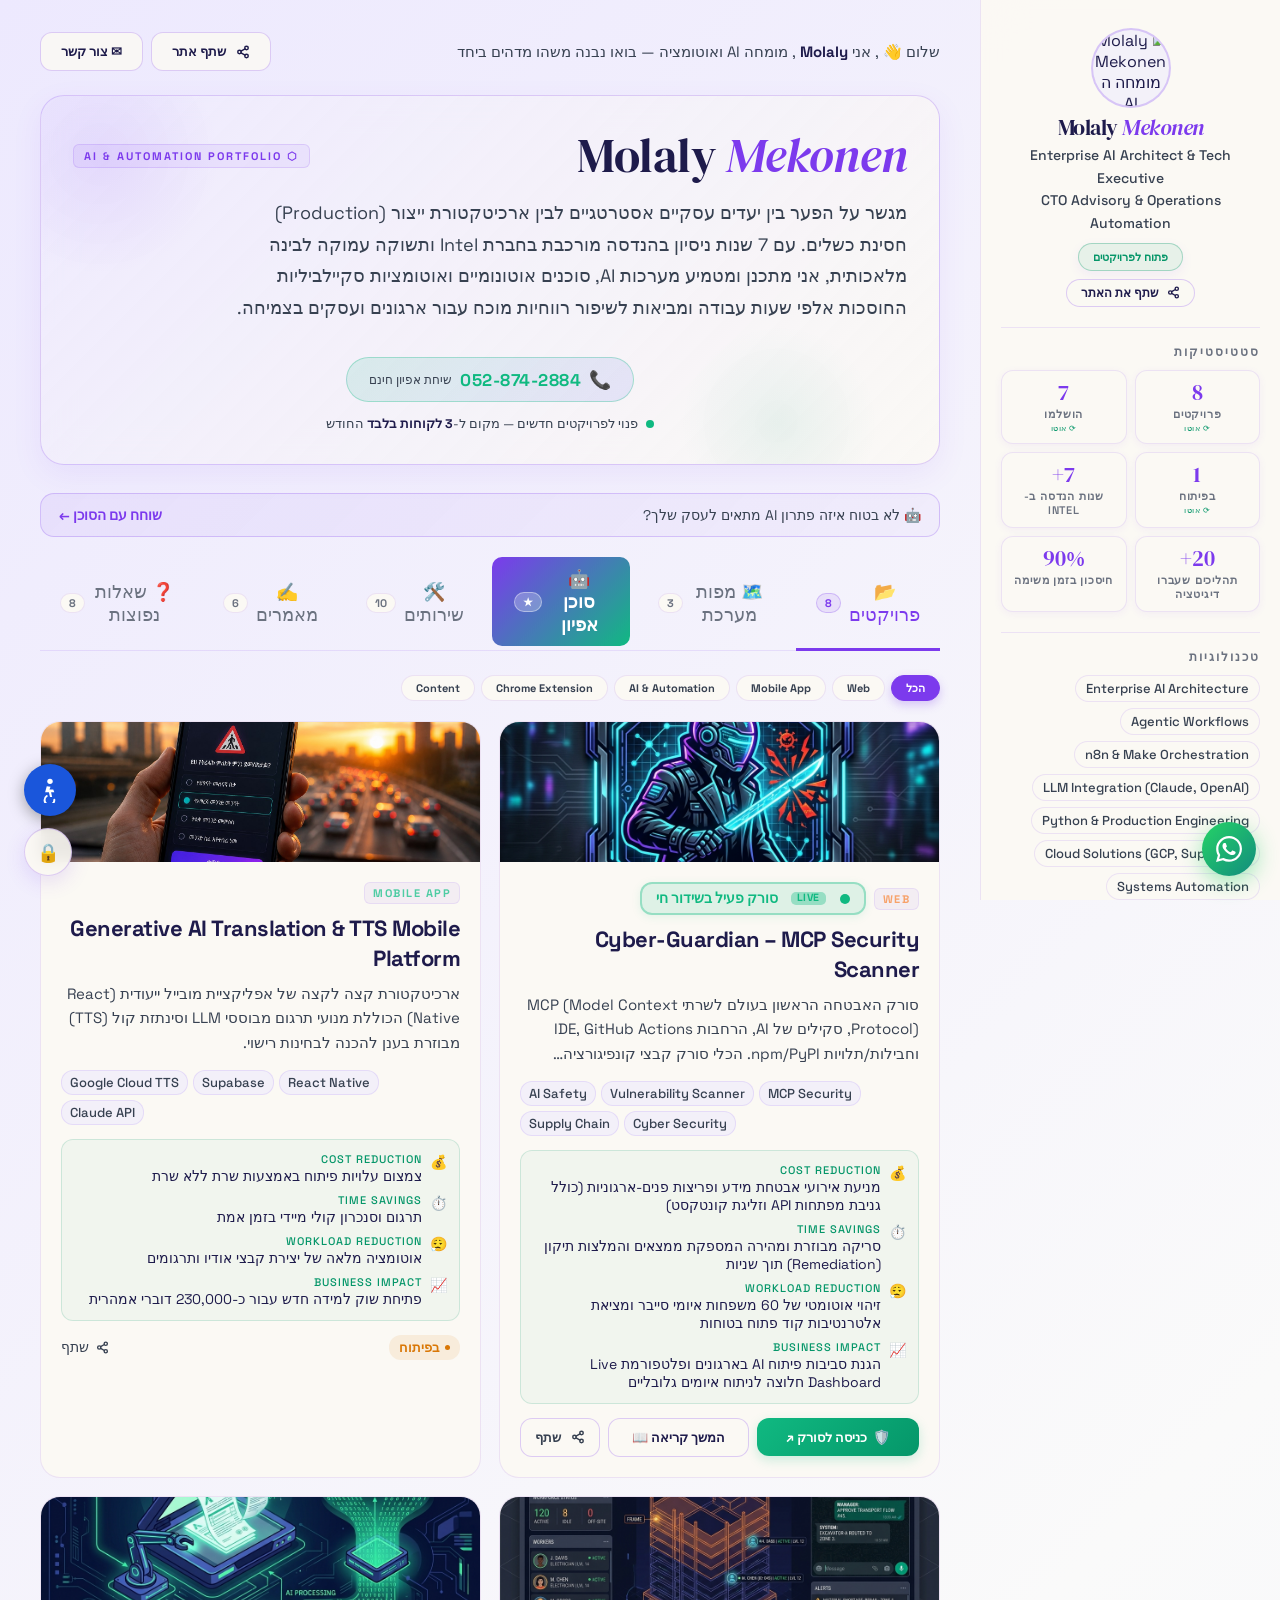
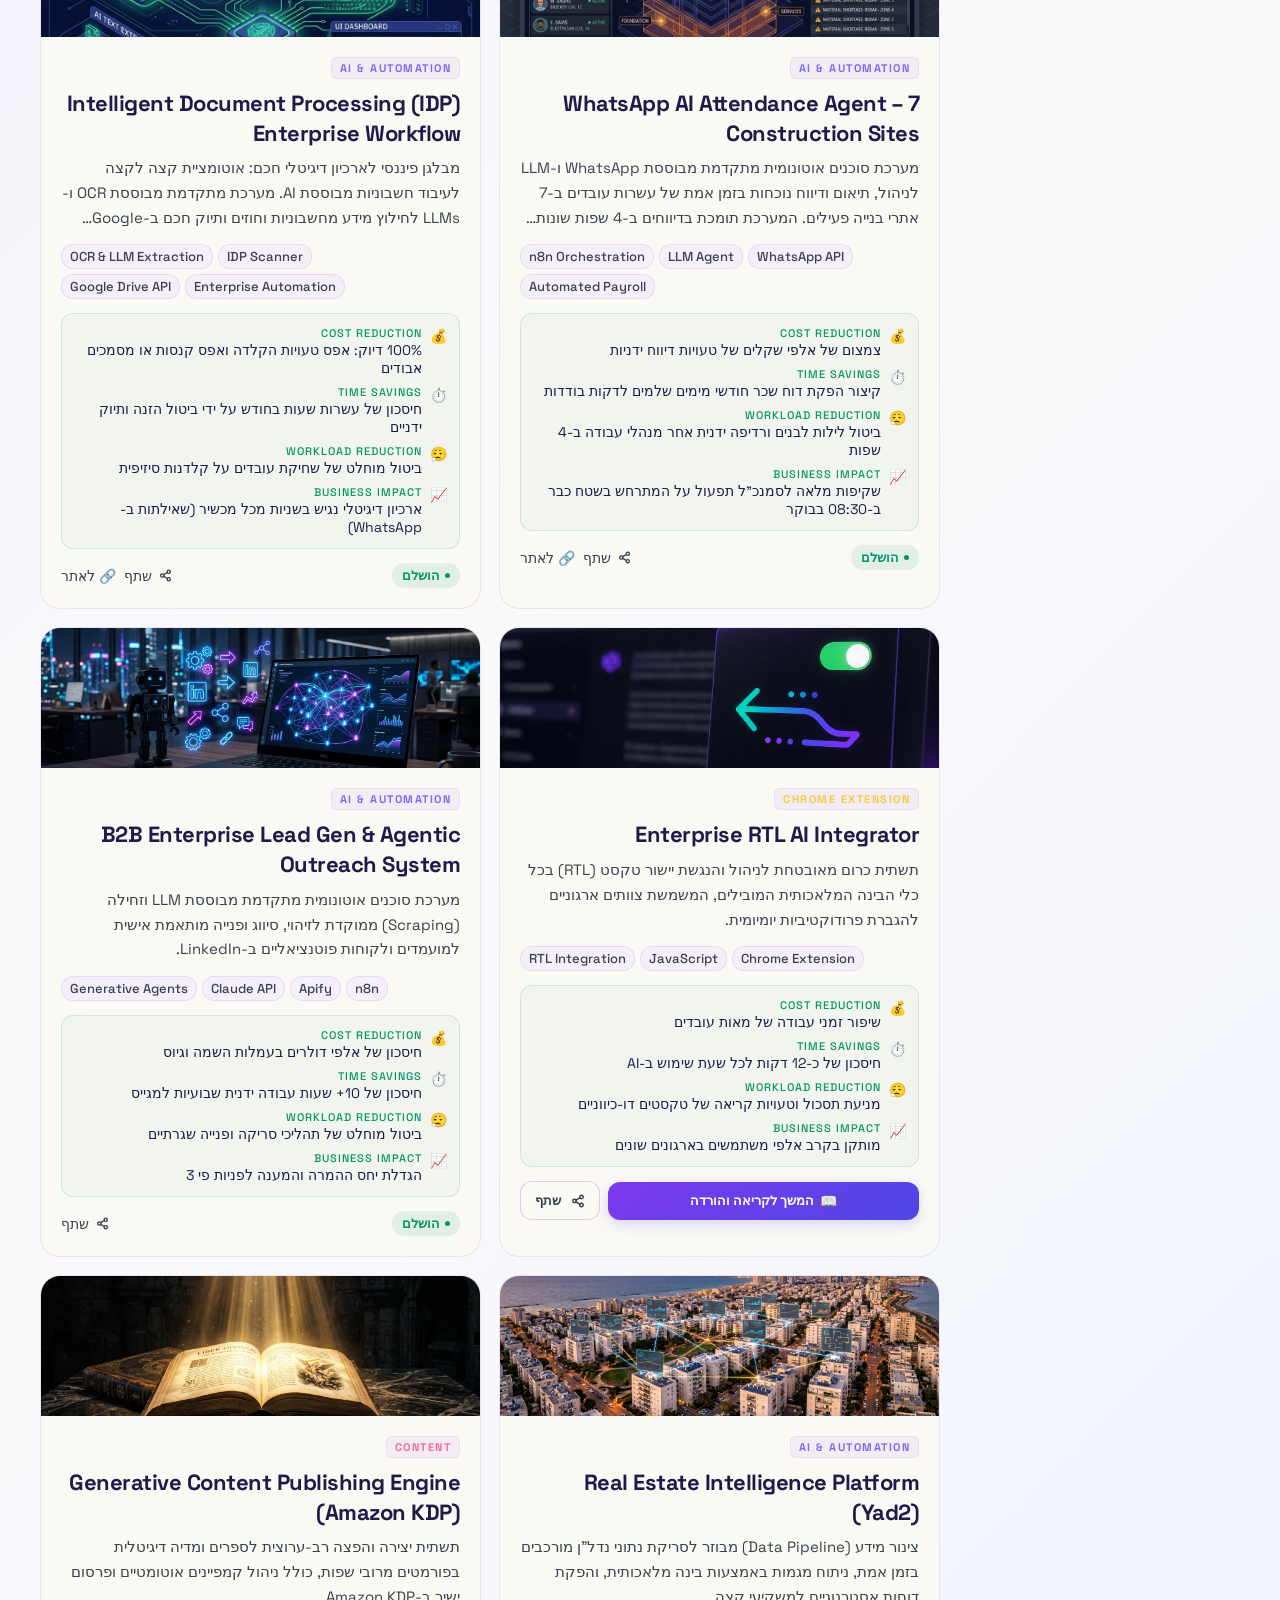
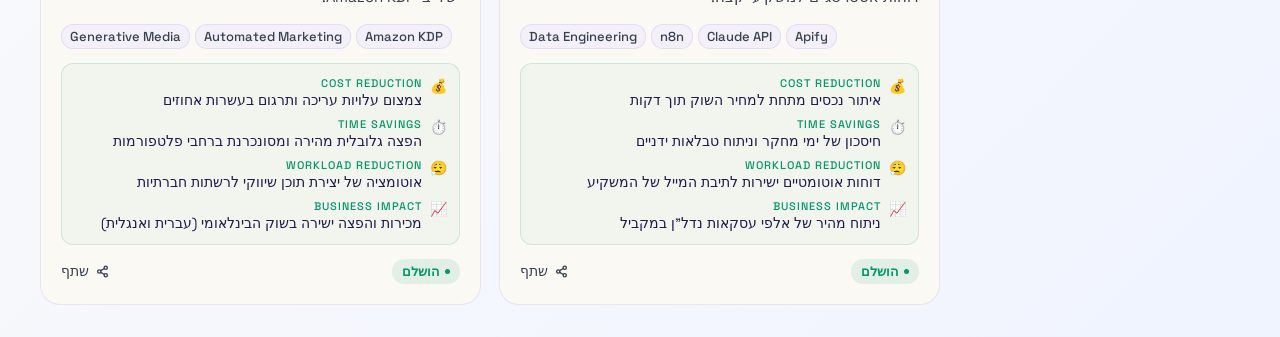
==== commit 69748af1: "security: remove hardcoded PIN/email, fix admin bypass, add SEO files - Remove hardcoded default PIN" ====
--- a/index.html
+++ b/index.html
@@ -40,6 +40,19 @@
 
 <link href="https://fonts.googleapis.com/css2?family=Space+Grotesk:wght@300;400;500;600;700;800&family=DM+Serif+Display:ital@0;1&display=swap" rel="stylesheet">
 <link rel="stylesheet" href="style.css?v=20260701b">
+<link rel="icon" href="data:image/svg+xml,<svg xmlns='http://www.w3.org/2000/svg' viewBox='0 0 100 100'><text y='.9em' font-size='90'>🤖</text></svg>">
+<script type="application/ld+json">
+{
+  "@context": "https://schema.org",
+  "@type": "Person",
+  "name": "Molaly Mekonen",
+  "jobTitle": "מומחה AI ואוטומציה עסקית",
+  "url": "https://urael-fanuel.github.io/molaly-portfolio/",
+  "description": "מומחה AI ואוטומציה עסקית עם 7 שנות ניסיון. בניית סוכני AI, אוטומציות מקצה לקצה ואינטגרציות חכמות.",
+  "knowsAbout": ["AI","אוטומציה עסקית","סוכני AI","n8n","Make","LangChain","Python"],
+  "address": {"@type":"PostalAddress","addressCountry":"IL"}
+}
+</script>
 </head>
 <body>
 
@@ -57,7 +70,7 @@
   <button class="sidebar-close-btn" onclick="toggleMobileSidebar()" aria-label="סגור">✕</button>
   <div style="text-align:center">
     <div class="profile-img-wrap" onclick="if(isEdit())triggerProfileImg();else switchTab('projects')" style="cursor:pointer;" title="חזרה לדף הבית">
-      <img class="profile-img" id="profile-img" src="https://ui-avatars.com/api/?name=Molaly+Mekonen&background=7c6af7&color=fff&size=160" alt="profile">
+      <img class="profile-img" id="profile-img" src="https://ui-avatars.com/api/?name=Molaly+Mekonen&background=7c6af7&color=fff&size=160" alt="Molaly Mekonen – מומחה AI ואוטומציה">
       <div class="profile-img-overlay edit-only">📷</div>
     </div>
     <input type="file" accept="image/*" id="profile-img-input" onchange="handleProfileImg(this)" style="display:none">
@@ -696,6 +709,6 @@
   </div>
 </div>
 
-<script src="app.js?v=20260701b"></script>
+<script src="app.js?v=20260706a"></script>
 </body>
 </html>
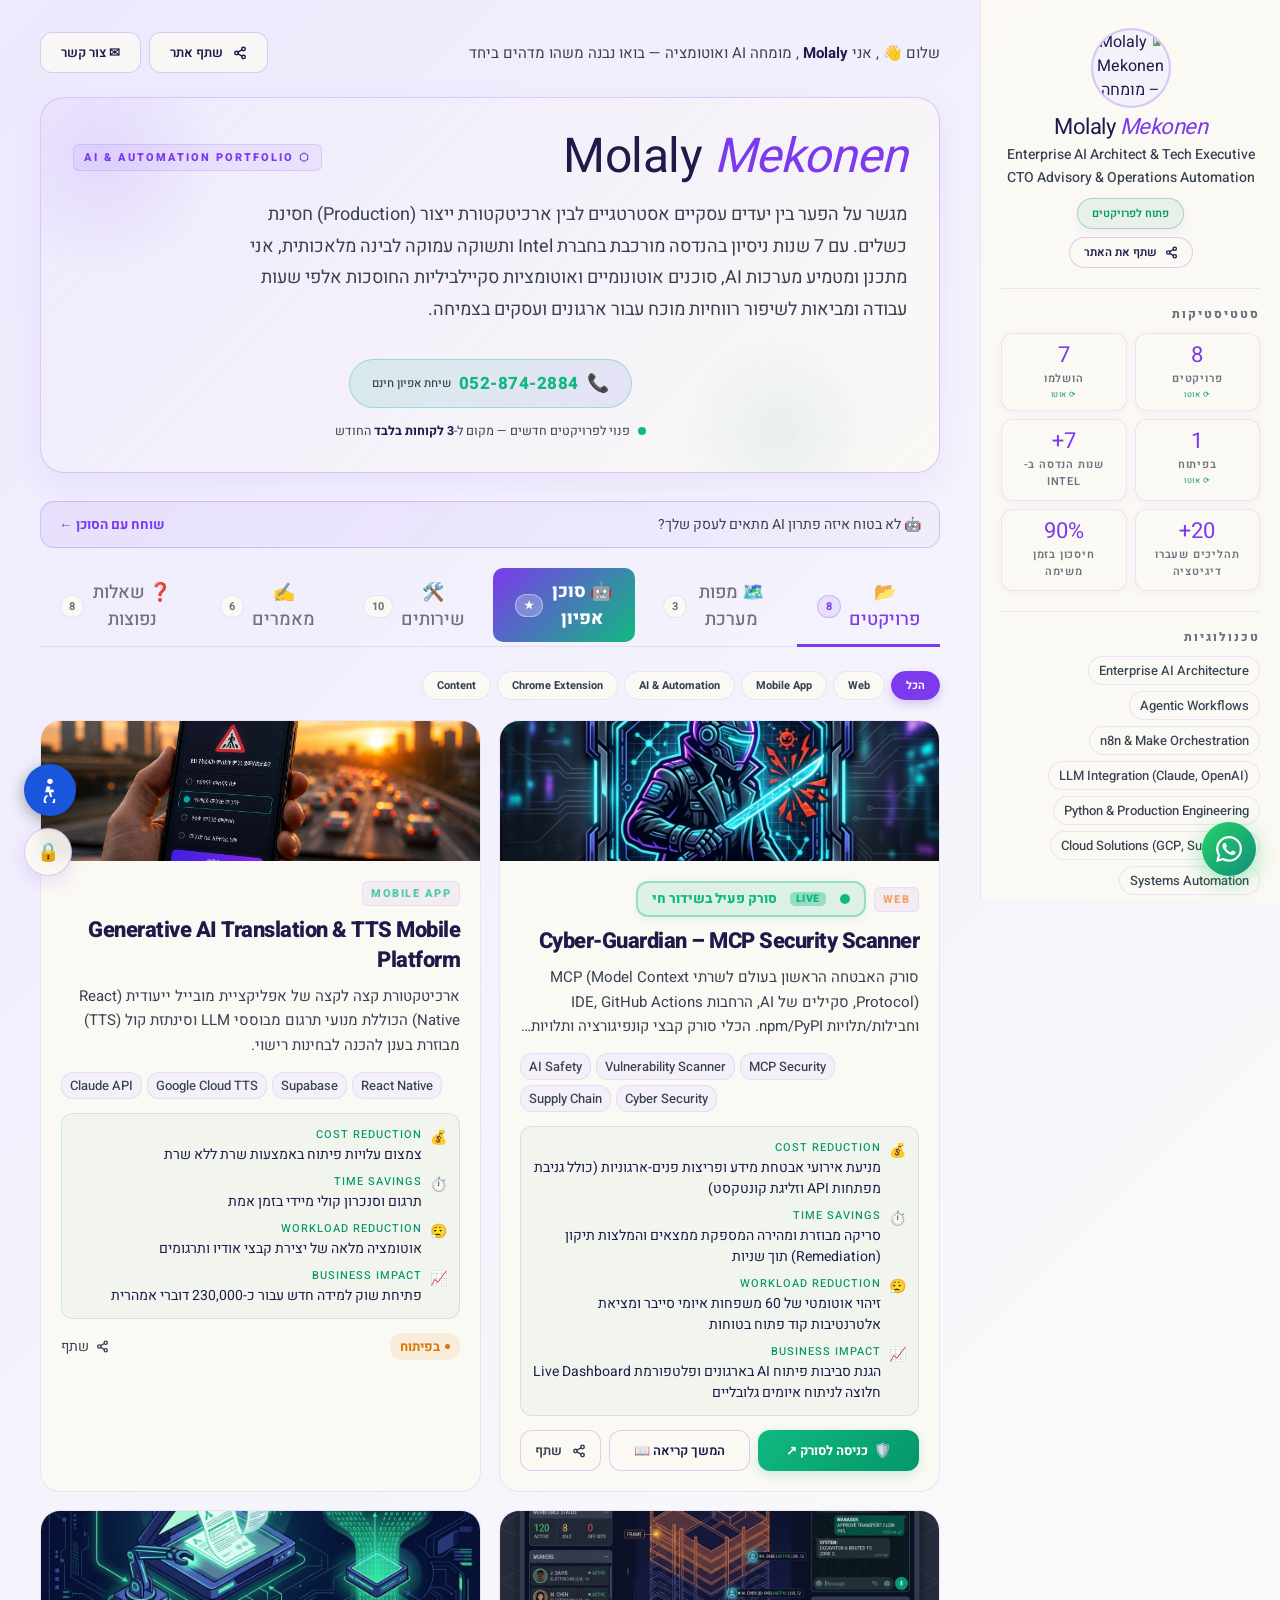
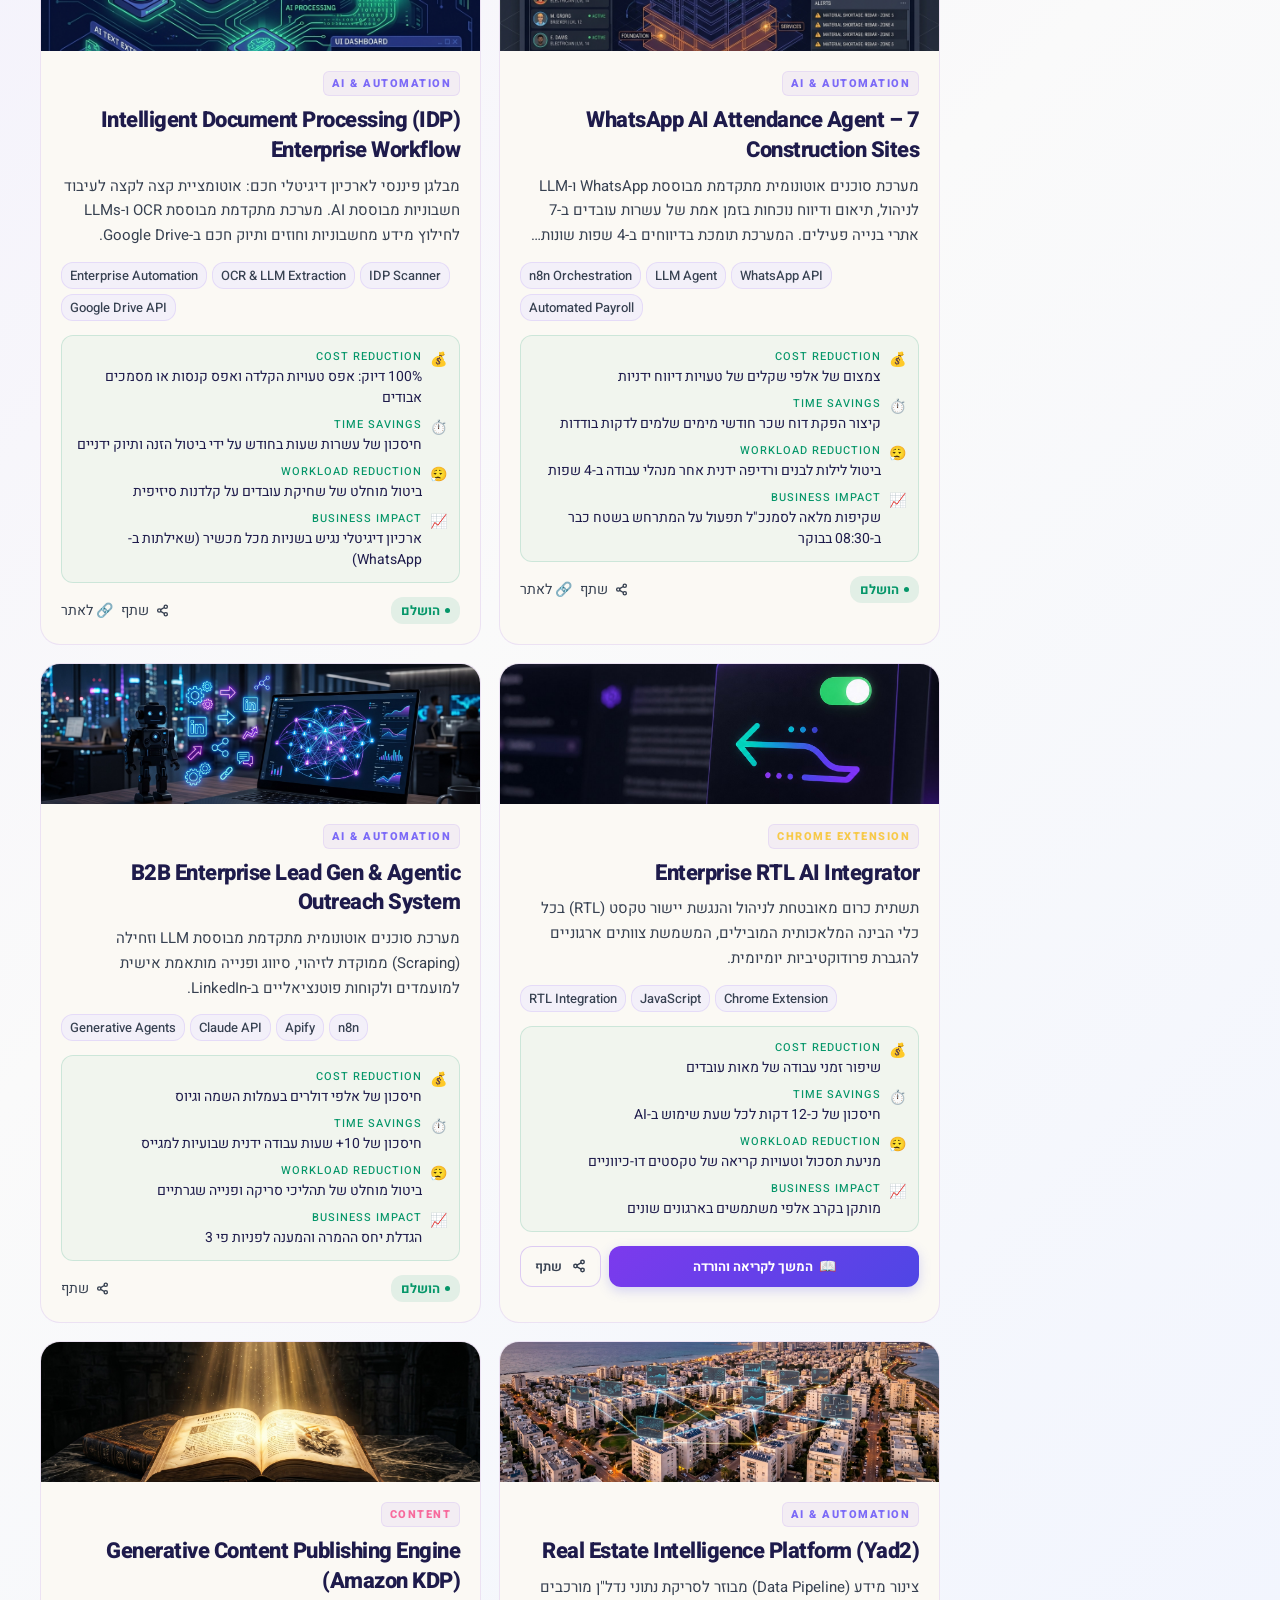
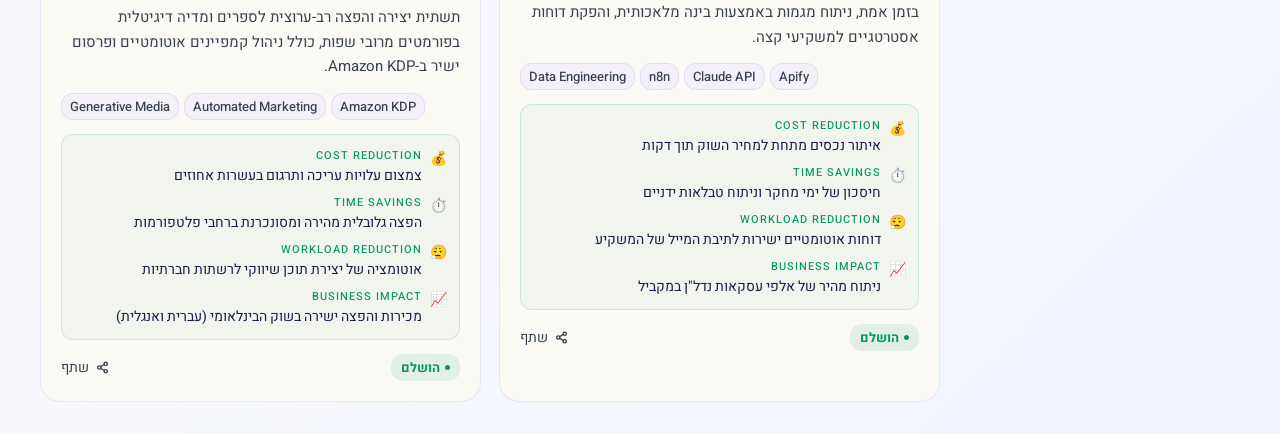
==== commit 77a6d9a4: "feat: switch font to Heebo, open nav tabs in new browser tab - Replace Space Grotesk + DM Serif Disp" ====
--- a/index.html
+++ b/index.html
@@ -38,8 +38,8 @@
   gtag('config', 'G-SHNMDZLYWL');
 </script>
 
-<link href="https://fonts.googleapis.com/css2?family=Space+Grotesk:wght@300;400;500;600;700;800&family=DM+Serif+Display:ital@0;1&display=swap" rel="stylesheet">
-<link rel="stylesheet" href="style.css?v=20260701b">
+<link href="https://fonts.googleapis.com/css2?family=Heebo:wght@300;400;500;600;700;800&display=swap" rel="stylesheet">
+<link rel="stylesheet" href="style.css?v=20260706b">
 <link rel="icon" href="data:image/svg+xml,<svg xmlns='http://www.w3.org/2000/svg' viewBox='0 0 100 100'><text y='.9em' font-size='90'>🤖</text></svg>">
 <script type="application/ld+json">
 {
@@ -148,19 +148,19 @@
   </div>
 
   <!-- AGENT INVITE -->
-  <div class="agent-invite" onclick="switchTab('architect')">
+  <div class="agent-invite" onclick="openSection('architect')">
     <span class="agent-invite-txt">🤖 לא בטוח איזה פתרון AI מתאים לעסק שלך?</span>
     <span class="agent-invite-cta">שוחח עם הסוכן ←</span>
   </div>
 
   <!-- NAV TABS -->
   <div class="nav-tabs">
-    <button class="nav-tab on" data-tab="projects" onclick="switchTab('projects')">📂 פרויקטים <span class="tab-count" id="tc-projects">0</span></button>
-    <button class="nav-tab" data-tab="blueprints" onclick="switchTab('blueprints')">🗺️ מפות מערכת <span class="tab-count" id="tc-blueprints">3</span></button>
-    <button class="nav-tab nav-tab-agent" data-tab="architect" onclick="switchTab('architect')">🤖 סוכן אפיון <span class="tab-count" id="tc-architect">★</span></button>
-    <button class="nav-tab" data-tab="services" onclick="switchTab('services')">🛠️ שירותים <span class="tab-count" id="tc-services">0</span></button>
-    <button class="nav-tab" data-tab="articles" onclick="switchTab('articles')">✍️ מאמרים <span class="tab-count" id="tc-articles">0</span></button>
-    <button class="nav-tab" data-tab="faq" onclick="switchTab('faq')">❓ שאלות נפוצות <span class="tab-count" id="tc-faq">8</span></button>
+    <button class="nav-tab on" data-tab="projects" onclick="openSection('projects')">📂 פרויקטים <span class="tab-count" id="tc-projects">0</span></button>
+    <button class="nav-tab" data-tab="blueprints" onclick="openSection('blueprints')">🗺️ מפות מערכת <span class="tab-count" id="tc-blueprints">3</span></button>
+    <button class="nav-tab nav-tab-agent" data-tab="architect" onclick="openSection('architect')">🤖 סוכן אפיון <span class="tab-count" id="tc-architect">★</span></button>
+    <button class="nav-tab" data-tab="services" onclick="openSection('services')">🛠️ שירותים <span class="tab-count" id="tc-services">0</span></button>
+    <button class="nav-tab" data-tab="articles" onclick="openSection('articles')">✍️ מאמרים <span class="tab-count" id="tc-articles">0</span></button>
+    <button class="nav-tab" data-tab="faq" onclick="openSection('faq')">❓ שאלות נפוצות <span class="tab-count" id="tc-faq">8</span></button>
   </div>
 
   <!-- PROJECTS TAB -->
@@ -709,6 +709,6 @@
   </div>
 </div>
 
-<script src="app.js?v=20260706a"></script>
+<script src="app.js?v=20260706b"></script>
 </body>
 </html>
--- a/style.css
+++ b/style.css
@@ -19,7 +19,7 @@
 }
 *{box-sizing:border-box;margin:0;padding:0}
 html{scroll-behavior:smooth}
-body{font-family:'Space Grotesk',sans-serif;background:linear-gradient(135deg, #ede9fe 0%, #fafafa 55%, #f0f4ff 100%);color:var(--tx);min-height:100vh;direction:rtl;display:flex}
+body{font-family:'Heebo',sans-serif;background:linear-gradient(135deg, #ede9fe 0%, #fafafa 55%, #f0f4ff 100%);color:var(--tx);min-height:100vh;direction:rtl;display:flex}
 
 /* ── SIDEBAR ── */
 .sidebar{width:var(--sidebar);min-width:var(--sidebar);height:100vh;position:sticky;top:0;background:var(--sur);backdrop-filter:blur(20px);-webkit-backdrop-filter:blur(20px);border-left:1px solid var(--bor);overflow-y:auto;padding:28px 20px;display:flex;flex-direction:column;gap:20px;scrollbar-width:thin;scrollbar-color:var(--bor2) transparent}
@@ -28,7 +28,7 @@
 .profile-img-wrap:hover .profile-img{transform:scale(1.05);border-color:var(--ac)}
 .profile-img-overlay{position:absolute;inset:0;border-radius:50%;background:rgba(124,58,237,.85);display:none;align-items:center;justify-content:center;cursor:pointer;font-size:16px;z-index:2}
 .profile-img-wrap:hover .profile-img-overlay{display:flex}
-.profile-name{font-family:'DM Serif Display',serif;font-size:22px;text-align:center;line-height:1.2;margin-bottom:4px;letter-spacing:-0.5px}
+.profile-name{font-family:'Heebo',sans-serif;font-size:22px;text-align:center;line-height:1.2;margin-bottom:4px;letter-spacing:-0.5px}
 .profile-name span{color:var(--ac);font-style:italic}
 .profile-role{font-size:14px;color:var(--tx2);text-align:center;line-height:1.6;font-weight:500;margin-bottom:2px}
 .avail-badge{display:flex;align-items:center;justify-content:center;gap:6px;font-size:11px;font-weight:600;padding:6px 14px;border-radius:20px;cursor:pointer;border:1px solid;transition:all .3s;margin:0 auto;width:fit-content;box-shadow:0 4px 12px rgba(124,58,237,0.08)}
@@ -82,7 +82,7 @@
 .stat-card.manual{cursor:pointer}
 .stat-card:hover{border-color:var(--bor2);transform:translateY(-2px);background:var(--sur2)}
 .stat-card.manual:hover{border-color:var(--ac);box-shadow:0 0 10px rgba(124,58,237,0.12)}
-.stat-num{font-family:'DM Serif Display',serif;font-size:22px;color:var(--ac);line-height:1;margin-bottom:4px}
+.stat-num{font-family:'Heebo',sans-serif;font-size:22px;color:var(--ac);line-height:1;margin-bottom:4px}
 .stat-lbl{font-size:11px;color:var(--tx3);text-transform:uppercase;letter-spacing:.8px;font-weight:600}
 .stat-auto{font-size:8px;color:var(--ac2);margin-top:2px;letter-spacing:0.5px}
 .skills-list{display:flex;flex-wrap:wrap;gap:6px}
@@ -108,7 +108,7 @@
 .hero-banner::before{content:'';position:absolute;top:-60px;left:-60px;width:240px;height:240px;border-radius:50%;background:radial-gradient(circle,rgba(124,58,237,0.1) 0%,transparent 70%);pointer-events:none}
 .hero-banner::after{content:'';position:absolute;bottom:-60px;right:60px;width:200px;height:200px;border-radius:50%;background:radial-gradient(circle,rgba(5,150,105,0.07) 0%,transparent 70%);pointer-events:none}
 .hb-top{display:flex;align-items:center;justify-content:space-between;flex-wrap:wrap;gap:12px;margin-bottom:14px;position:relative;z-index:1}
-.hb-title{font-family:'DM Serif Display',serif;font-size:clamp(30px,5vw,48px);line-height:1.15;letter-spacing:-0.5px}
+.hb-title{font-family:'Heebo',sans-serif;font-size:clamp(30px,5vw,48px);line-height:1.15;letter-spacing:-0.5px}
 .hb-title span{color:var(--ac);font-style:italic}
 .hb-badge{display:inline-flex;align-items:center;gap:6px;font-size:11px;font-weight:800;letter-spacing:2px;text-transform:uppercase;color:var(--ac);background:rgba(124,58,237,0.07);padding:4px 10px;border-radius:6px;border:1px solid rgba(124,58,237,0.15)}
 .hb-sub{font-size:18px;color:var(--tx2);line-height:1.75;max-width:680px;margin-bottom:20px;position:relative;z-index:1;font-weight:400}
@@ -146,7 +146,7 @@
 
 /* ── SECTION HEADER ── */
 .sec-hdr{display:flex;align-items:center;justify-content:space-between;margin-bottom:20px;flex-wrap:wrap;gap:12px}
-.sec-title{font-family:'DM Serif Display',serif;font-size:30px;letter-spacing:-0.5px}
+.sec-title{font-family:'Heebo',sans-serif;font-size:30px;letter-spacing:-0.5px}
 .ftabs{display:flex;gap:6px;flex-wrap:wrap}
 .ftab{font-size:11px;font-weight:700;padding:5px 14px;border-radius:20px;border:1px solid var(--bor);background:var(--white);color:var(--tx2);cursor:pointer;transition:all .2s;font-family:inherit}
 .ftab:hover,.ftab.on{background:var(--ac);border-color:var(--ac);color:#fff;box-shadow:0 4px 10px rgba(124,58,237,0.25)}
@@ -321,7 +321,7 @@
 .modal{background:rgba(251,249,244,0.97);backdrop-filter:blur(24px);-webkit-backdrop-filter:blur(24px);border:1px solid var(--bor2);border-radius:24px;padding:28px;width:100%;max-width:520px;max-height:88vh;overflow-y:auto;animation:mi .3s cubic-bezier(0.34, 1.56, 0.64, 1);direction:rtl;box-shadow:0 25px 50px -12px rgba(124,58,237,0.2)}
 .modal-sm{max-width:380px}
 @keyframes mi{from{opacity:0;transform:scale(.95)}to{opacity:1;transform:scale(1)}}
-.mtitle{font-family:'DM Serif Display',serif;font-size:24px;margin-bottom:20px;letter-spacing:-0.5px}
+.mtitle{font-family:'Heebo',sans-serif;font-size:24px;margin-bottom:20px;letter-spacing:-0.5px}
 .fg{display:grid;gap:14px}
 .fr{display:grid;grid-template-columns:1fr 1fr;gap:14px}
 .fld{display:flex;flex-direction:column;gap:5px}
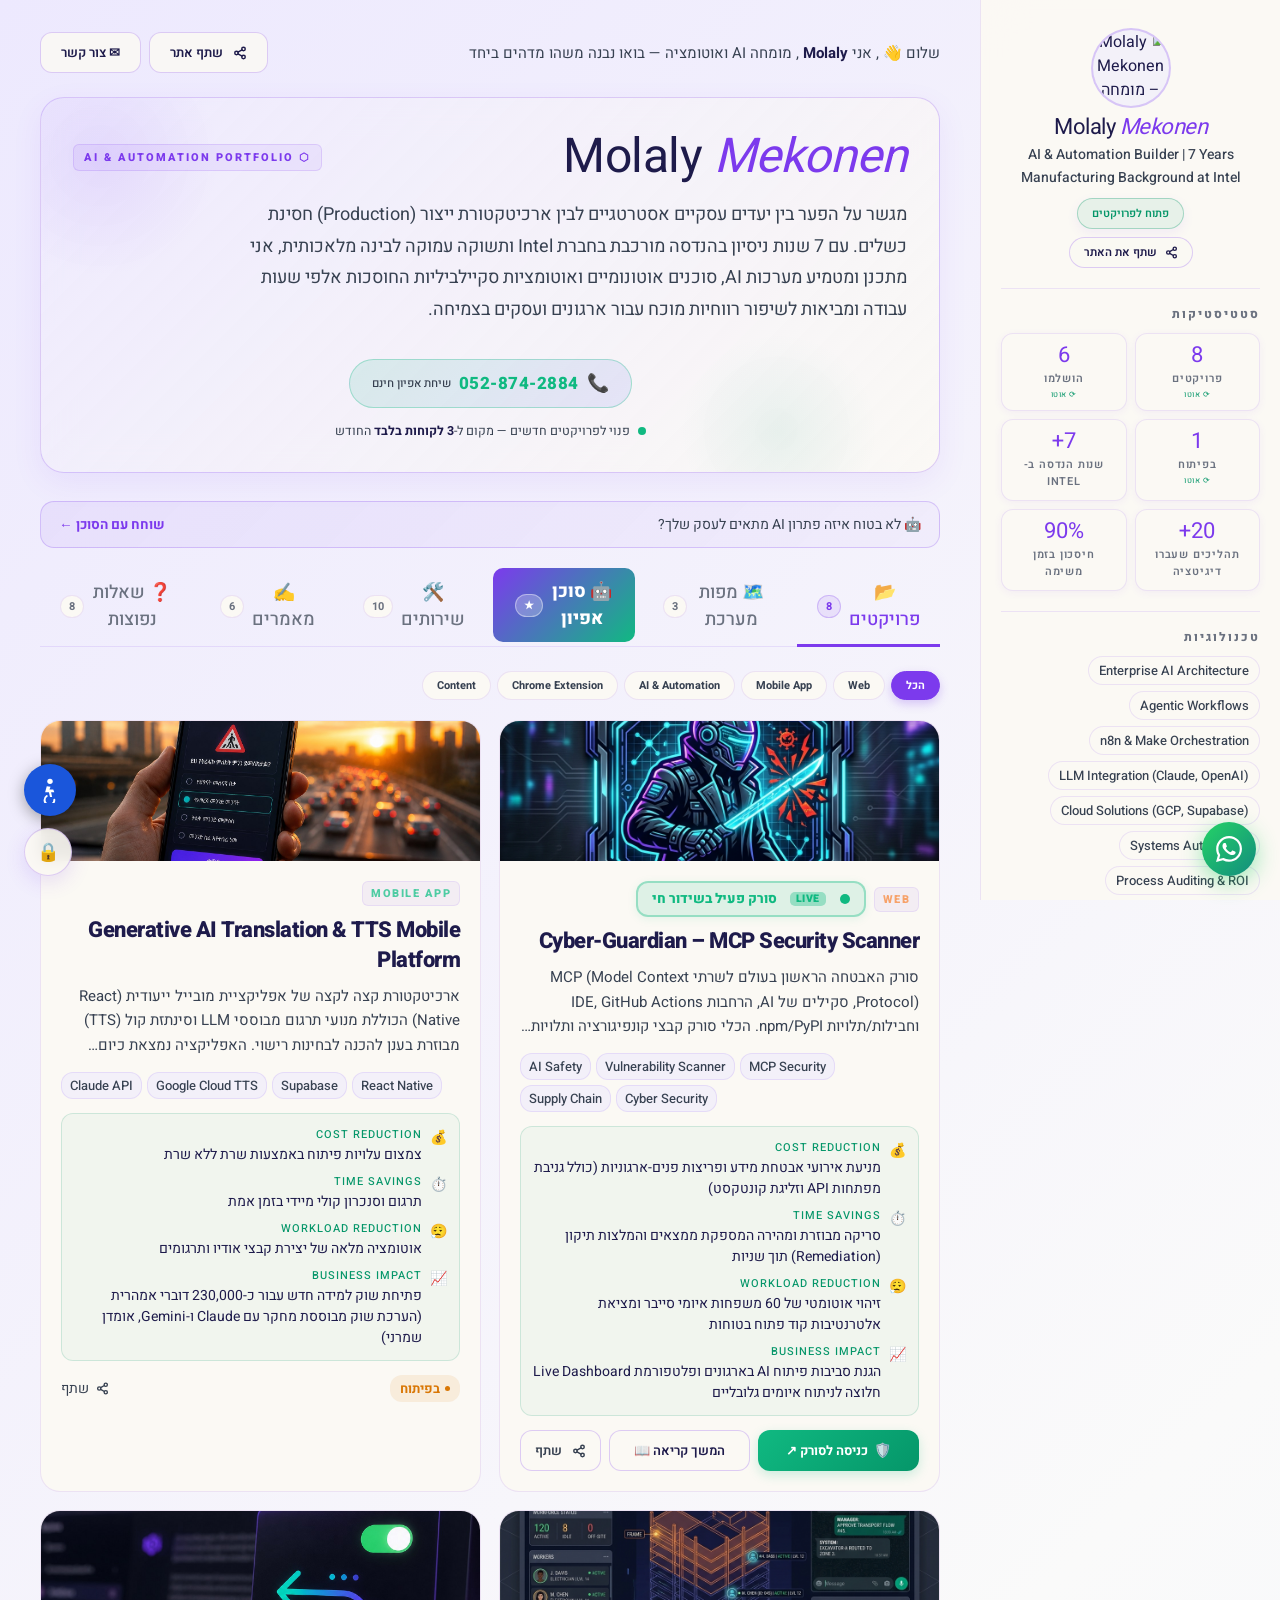
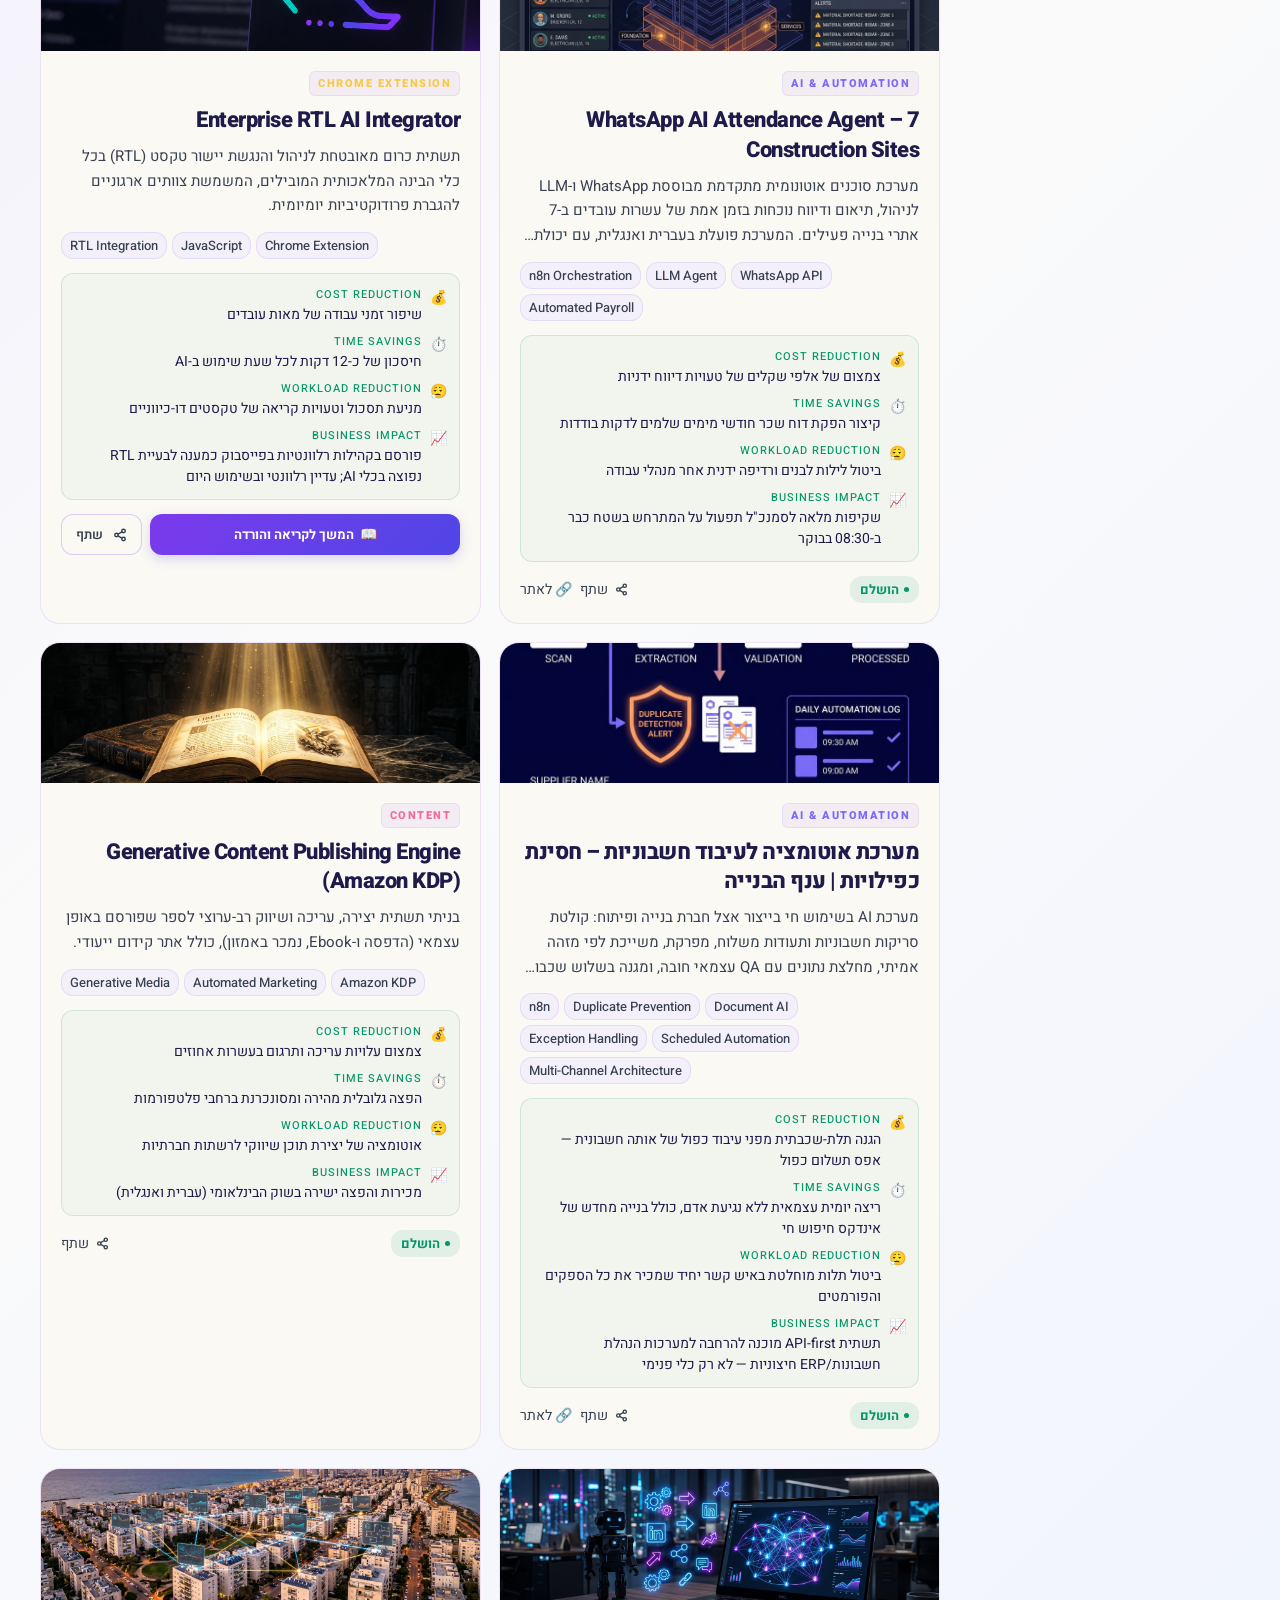
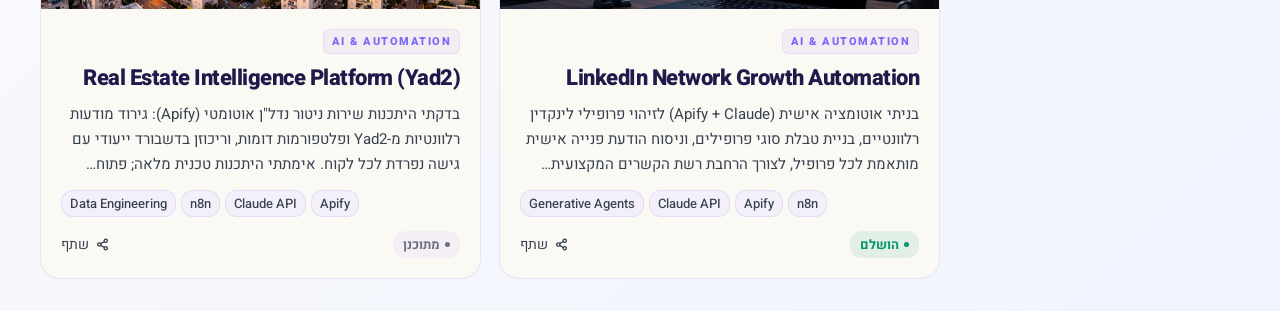
==== commit 71b6d73c: "feat: reorder projects, remove IDP project, fix hardcoded sort bug - Reorder projects: invoice autom" ====
--- a/index.html
+++ b/index.html
@@ -709,6 +709,6 @@
   </div>
 </div>
 
-<script src="app.js?v=20260706b"></script>
+<script src="app.js?v=20260806a"></script>
 </body>
 </html>
